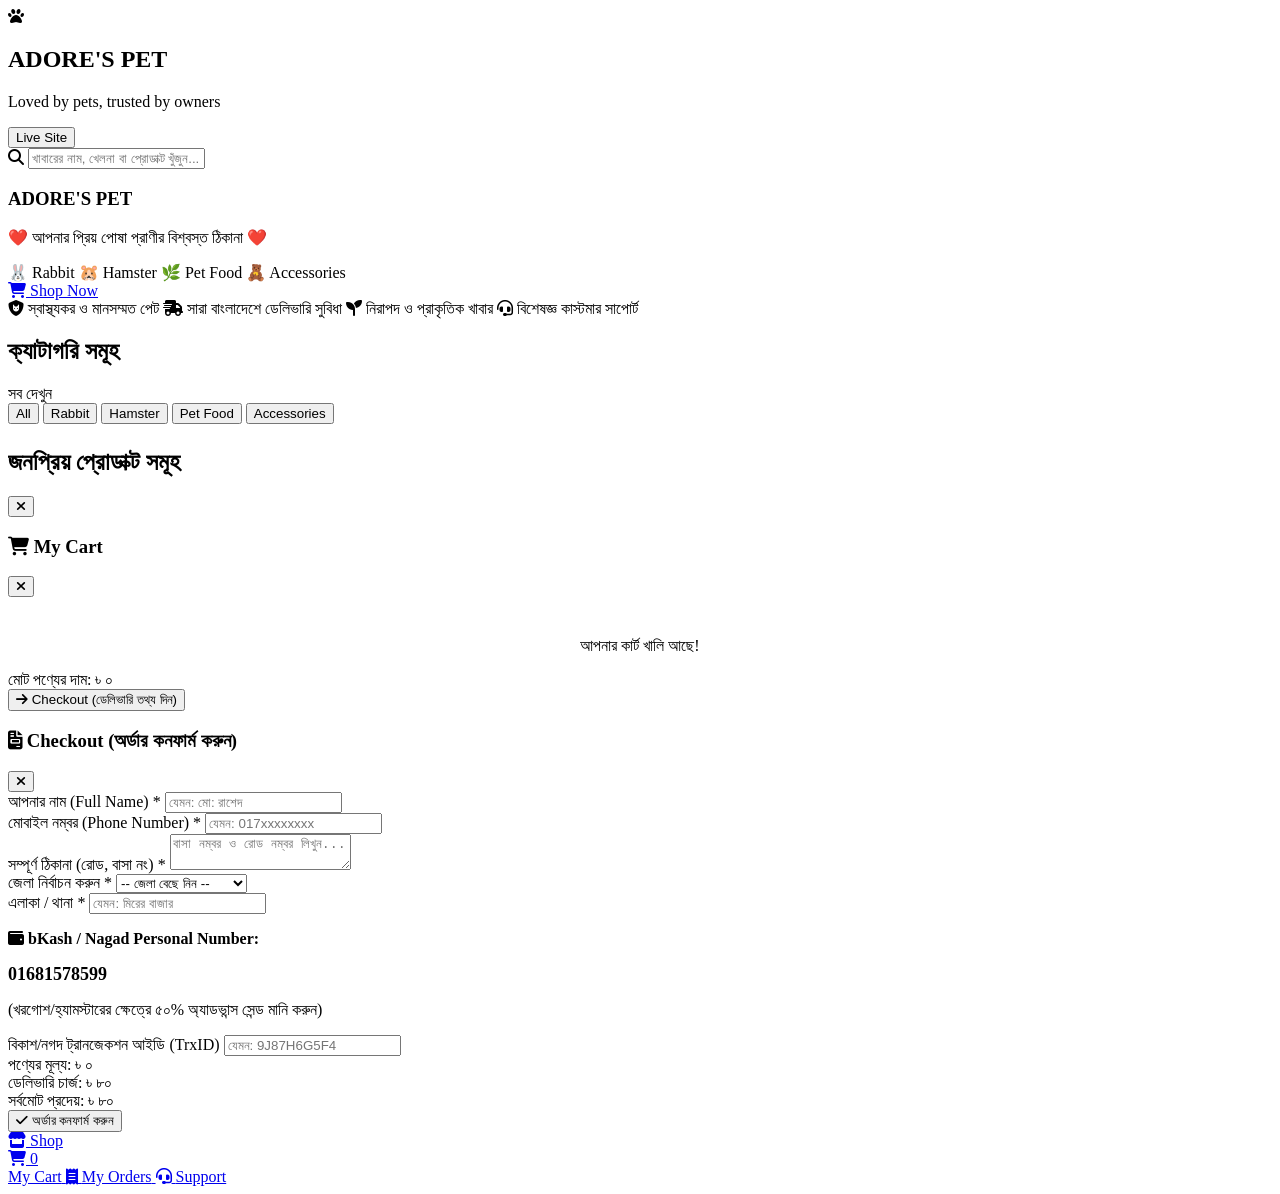
==== index.html @ 2e07f88d "Update index.html" ====
<!DOCTYPE html>
<html lang="bn">
<head>
    <meta charset="UTF-8">
    <meta name="viewport" content="width=device-width, initial-scale=1.0">
    <title>Adore's Pet | Premium Pet Shop</title>
    <!-- Google Fonts & FontAwesome Icons -->
    <link href="https://fonts.googleapis.com/css2?family=Hind+Siliguri:wght@400;500;600;700&family=Poppins:wght@400;500;600;700&display=swap" rel="stylesheet">
    <link rel="stylesheet" href="https://cdnjs.cloudflare.com/ajax/libs/font-awesome/6.4.0/css/all.min.css">
    <!-- External CSS -->
    <link rel="stylesheet" href="assets/css/style.css">
</head>
<body>

    <!-- Header -->
    <header>
        <div class="nav-container">
            <div class="brand-info">
                <div class="brand-logo"><i class="fa-solid fa-paw"></i></div>
                <div>
                    <h2>ADORE'S PET</h2>
                    <p>Loved by pets, trusted by owners</p>
                </div>
            </div>
            <button class="live-badge">Live Site</button>
        </div>
        <!-- Search Bar -->
        <div class="search-box-container">
            <div class="search-bar">
                <i class="fa-solid fa-magnifying-glass"></i>
                <input type="text" id="searchInput" placeholder="খাবারের নাম, খেলনা বা প্রোডাক্ট খুঁজুন..." onkeyup="filterProducts()">
            </div>
        </div>
    </header>

    <!-- Hero Banner -->
    <section class="hero">
        <div class="hero-banner-content">
            <div class="banner-text">
                <h3>ADORE'S PET</h3>
                <p>❤️ আপনার প্রিয় পোষা প্রাণীর বিশ্বস্ত ঠিকানা ❤️</p>
                <div class="banner-tags">
                    <span>🐰 Rabbit</span> <span>🐹 Hamster</span> <span>🌿 Pet Food</span> <span>🧸 Accessories</span>
                </div>
                <a href="#shop" class="hero-btn"><i class="fa-solid fa-cart-shopping"></i> Shop Now</a>
            </div>
            <div class="banner-features">
                <span><i class="fa-solid fa-shield-cat"></i> স্বাস্থ্যকর ও মানসম্মত পেট</span>
                <span><i class="fa-solid fa-truck-fast"></i> সারা বাংলাদেশে ডেলিভারি সুবিধা</span>
                <span><i class="fa-solid fa-seedling"></i> নিরাপদ ও প্রাকৃতিক খাবার</span>
                <span><i class="fa-solid fa-headset"></i> বিশেষজ্ঞ কাস্টমার সাপোর্ট</span>
            </div>
        </div>
    </section>

    <!-- Main Container -->
    <div class="container" id="shop">
        <div class="section-header-flex">
            <h2 class="section-title">ক্যাটাগরি সমূহ</h2>
            <span class="see-all" onclick="filterCategory('all')">সব দেখুন</span>
        </div>

        <!-- Category Filters -->
        <div class="categories">
            <button class="cat-btn active" onclick="filterCategory('all')">All</button>
            <button class="cat-btn" onclick="filterCategory('rabbit')">Rabbit</button>
            <button class="cat-btn" onclick="filterCategory('hamster')">Hamster</button>
            <button class="cat-btn" onclick="filterCategory('pet-food')">Pet Food</button>
            <button class="cat-btn" onclick="filterCategory('accessories')">Accessories</button>
        </div>

        <h2 class="section-title" style="margin-top: 25px;">জনপ্রিয় প্রোডাক্ট সমূহ</h2>

        <!-- Product Grid -->
        <div class="product-grid" id="productGrid">
            <!-- Dynamic Products will load here via JS -->
        </div>
    </div>

    <!-- Product Detail Modal -->
    <div class="modal-overlay" id="productModalOverlay" onclick="closeProductModal()"></div>
    <div class="product-modal" id="productModal">
        <button class="modal-close-btn" onclick="closeProductModal()"><i class="fa-solid fa-xmark"></i></button>
        <div id="modalBodyContent">
            <!-- Dynamic content loaded via JS -->
        </div>
    </div>

    <!-- Cart Drawer -->
    <div class="overlay" id="overlay" onclick="toggleCart()"></div>
    <div class="cart-drawer" id="cartDrawer">
        <div class="cart-header">
            <h3><i class="fa-solid fa-cart-shopping"></i> My Cart</h3>
            <button class="close-cart" onclick="toggleCart()"><i class="fa-solid fa-xmark"></i></button>
        </div>
        <div class="cart-items" id="cartItems">
            <p style="text-align: center; color: var(--gray); margin-top: 40px;">আপনার কার্ট খালি আছে!</p>
        </div>
        <div class="cart-footer">
            <div class="total-amount">
                <span>মোট পণ্যের দাম:</span>
                <span id="cartTotal">৳ ০</span>
            </div>
            <button class="checkout-btn" onclick="openCheckoutModal()">
                <i class="fa-solid fa-arrow-right"></i> Checkout (ডেলিভারি তথ্য দিন)
            </button>
        </div>
    </div>

    <!-- Checkout Modal / Page -->
    <div class="checkout-modal-overlay" id="checkoutOverlay" onclick="closeCheckoutModal()"></div>
    <div class="checkout-drawer" id="checkoutDrawer">
        <div class="checkout-header">
            <h3><i class="fa-solid fa-file-invoice"></i> Checkout (অর্ডার কনফার্ম করুন)</h3>
            <button class="close-cart" onclick="closeCheckoutModal()"><i class="fa-solid fa-xmark"></i></button>
        </div>
        <div class="checkout-body">
            <form id="orderForm" onsubmit="submitOrder(event)">
                <div class="form-group">
                    <label>আপনার নাম (Full Name) *</label>
                    <input type="text" id="custName" placeholder="যেমন: মো: রাশেদ" required>
                </div>
                <div class="form-group">
                    <label>মোবাইল নম্বর (Phone Number) *</label>
                    <input type="tel" id="custPhone" placeholder="যেমন: 017xxxxxxxx" required>
                </div>
                <div class="form-group">
                    <label>সম্পূর্ণ ঠিকানা (রোড, বাসা নং) *</label>
                    <textarea id="custAddress" rows="2" placeholder="বাসা নম্বর ও রোড নম্বর লিখুন..." required></textarea>
                </div>
                <div class="form-row">
                    <div class="form-group">
                        <label>জেলা নির্বাচন করুন *</label>
                        <select id="custDistrict" required>
                            <option value="">-- জেলা বেছে নিন --</option>
                            <option value="Dhaka">ঢাকা (Dhaka)</option>
                            <option value="Gazipur">গাজীপুর (Gazipur)</option>
                            <option value="Tongi">টঙ্গী (Tongi)</option>
                            <option value="Chittagong">চট্টগ্রাম (Chittagong)</option>
                            <option value="Sylhet">সিলেট (Sylhet)</option>
                            <option value="Other">অন্যান্য জেলা</option>
                        </select>
                    </div>
                    <div class="form-group">
                        <label>এলাকা / থানা *</label>
                        <input type="text" id="custArea" placeholder="যেমন: মিরের বাজার" required>
                    </div>
                </div>

                <!-- Bkash / Nagad Box -->
                <div class="bkash-box">
                    <p><i class="fa-solid fa-wallet"></i> <strong>bKash / Nagad Personal Number:</strong></p>
                    <h4 style="color: var(--primary); font-size: 18px; margin: 5px 0;">01681578599</h4>
                    <p class="bkash-note">(খরগোশ/হ্যামস্টারের ক্ষেত্রে ৫০% অ্যাডভান্স সেন্ড মানি করুন)</p>
                </div>

                <div class="form-group">
                    <label>বিকাশ/নগদ ট্রানজেকশন আইডি (TrxID)</label>
                    <input type="text" id="custTrxId" placeholder="যেমন: 9J87H6G5F4">
                </div>

                <div class="order-summary-box">
                    <div class="summary-row"><span>পণ্যের মূল্য:</span> <span id="summarySubtotal">৳ ০</span></div>
                    <div class="summary-row"><span>ডেলিভারি চার্জ:</span> <span>৳ ৮০</span></div>
                    <div class="summary-row total"><span>সর্বমোট প্রদেয়:</span> <span id="summaryTotal">৳ ৮০</span></div>
                </div>

                <button type="submit" class="confirm-order-btn">
                    <i class="fa-solid fa-check"></i> অর্ডার কনফার্ম করুন
                </button>
            </form>
        </div>
    </div>

    <!-- Bottom Navigation Bar (Mobile App Style) -->
    <nav class="bottom-nav">
        <a href="index.html" class="nav-item active">
            <i class="fa-solid fa-store"></i>
            <span>Shop</span>
        </a>
        <a href="javascript:void(0)" class="nav-item" onclick="toggleCart()">
            <div class="cart-icon-wrapper">
                <i class="fa-solid fa-cart-shopping"></i>
                <span class="badge" id="bottomCartCount">0</span>
            </div>
            <span>My Cart</span>
        </a>
        <a href="javascript:void(0)" class="nav-item" onclick="alert('আপনার কোনো চলমান অর্ডার নেই!')">
            <i class="fa-solid fa-receipt"></i>
            <span>My Orders</span>
        </a>
        <a href="https://wa.me/8801681578599" target="_blank" class="nav-item">
            <i class="fa-solid fa-headset"></i>
            <span>Support</span>
        </a>
    </nav>

    <!-- External JavaScript -->
    <script src="assets/js/main.js"></script>
</body>
</html>
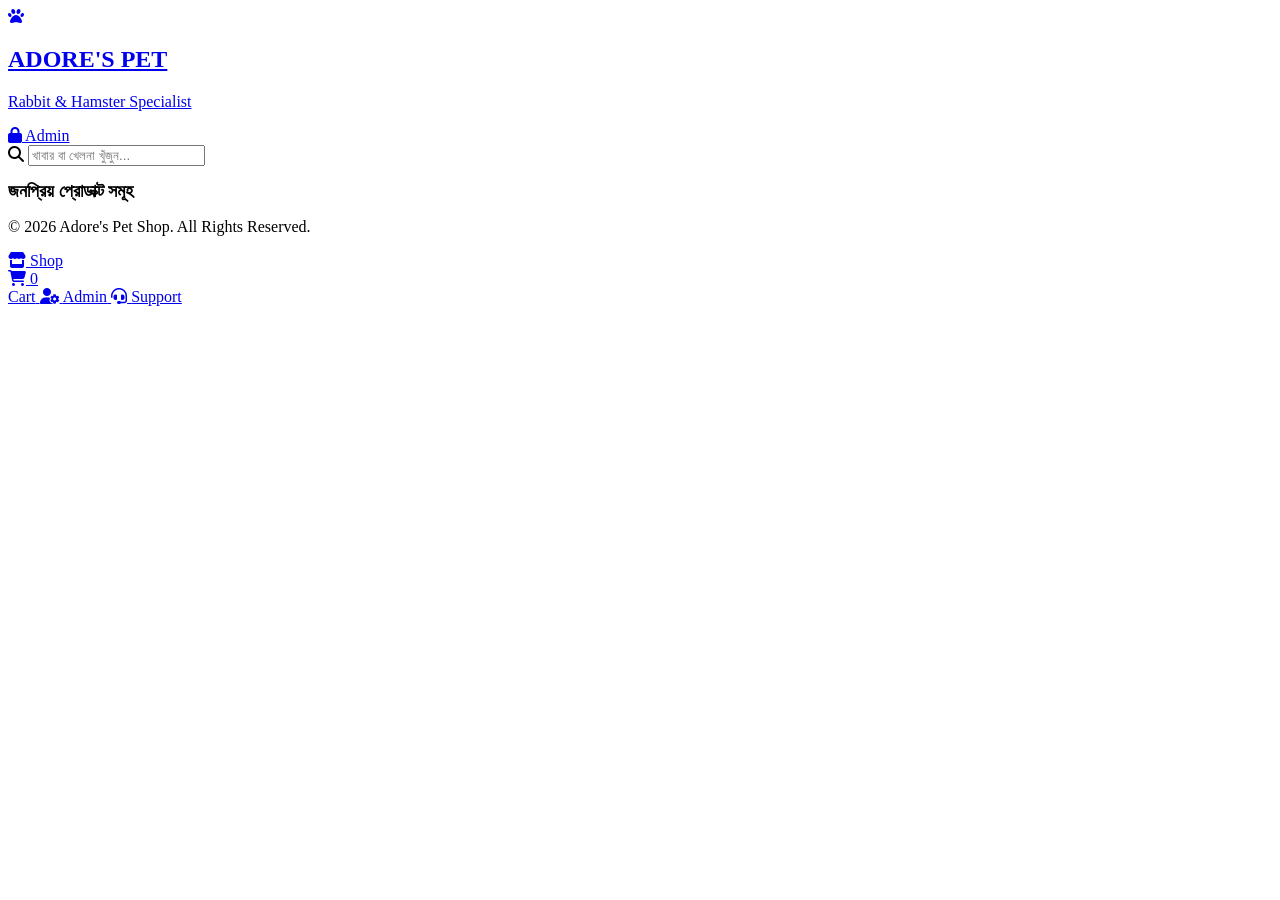
==== commit 07811474: "Update index.html" ====
--- a/index.html
+++ b/index.html
@@ -3,191 +3,64 @@
 <head>
     <meta charset="UTF-8">
     <meta name="viewport" content="width=device-width, initial-scale=1.0">
-    <title>Adore's Pet | Premium Pet Shop</title>
-    <!-- Google Fonts & FontAwesome Icons -->
-    <link href="https://fonts.googleapis.com/css2?family=Hind+Siliguri:wght@400;500;600;700&family=Poppins:wght@400;500;600;700&display=swap" rel="stylesheet">
+    <title>Adore's Pet | Home</title>
+    <link href="https://fonts.googleapis.com/css2?family=Hind+Siliguri:wght@400;500;600;700&display=swap" rel="stylesheet">
     <link rel="stylesheet" href="https://cdnjs.cloudflare.com/ajax/libs/font-awesome/6.4.0/css/all.min.css">
-    <!-- External CSS -->
     <link rel="stylesheet" href="assets/css/style.css">
 </head>
 <body>
 
-    <!-- Header -->
+    <!-- Header Component -->
     <header>
         <div class="nav-container">
-            <div class="brand-info">
+            <a href="index.html" class="brand-info">
                 <div class="brand-logo"><i class="fa-solid fa-paw"></i></div>
                 <div>
                     <h2>ADORE'S PET</h2>
-                    <p>Loved by pets, trusted by owners</p>
+                    <p>Rabbit & Hamster Specialist</p>
                 </div>
+            </a>
+            <div class="nav-links-top">
+                <a href="admin.html"><i class="fa-solid fa-lock"></i> Admin</a>
             </div>
-            <button class="live-badge">Live Site</button>
         </div>
-        <!-- Search Bar -->
         <div class="search-box-container">
             <div class="search-bar">
                 <i class="fa-solid fa-magnifying-glass"></i>
-                <input type="text" id="searchInput" placeholder="খাবারের নাম, খেলনা বা প্রোডাক্ট খুঁজুন..." onkeyup="filterProducts()">
+                <input type="text" id="searchInput" placeholder="খাবার বা খেলনা খুঁজুন..." onkeyup="filterProducts()">
             </div>
         </div>
     </header>
 
-    <!-- Hero Banner -->
-    <section class="hero">
-        <div class="hero-banner-content">
-            <div class="banner-text">
-                <h3>ADORE'S PET</h3>
-                <p>❤️ আপনার প্রিয় পোষা প্রাণীর বিশ্বস্ত ঠিকানা ❤️</p>
-                <div class="banner-tags">
-                    <span>🐰 Rabbit</span> <span>🐹 Hamster</span> <span>🌿 Pet Food</span> <span>🧸 Accessories</span>
-                </div>
-                <a href="#shop" class="hero-btn"><i class="fa-solid fa-cart-shopping"></i> Shop Now</a>
-            </div>
-            <div class="banner-features">
-                <span><i class="fa-solid fa-shield-cat"></i> স্বাস্থ্যকর ও মানসম্মত পেট</span>
-                <span><i class="fa-solid fa-truck-fast"></i> সারা বাংলাদেশে ডেলিভারি সুবিধা</span>
-                <span><i class="fa-solid fa-seedling"></i> নিরাপদ ও প্রাকৃতিক খাবার</span>
-                <span><i class="fa-solid fa-headset"></i> বিশেষজ্ঞ কাস্টমার সাপোর্ট</span>
-            </div>
-        </div>
-    </section>
-
-    <!-- Main Container -->
-    <div class="container" id="shop">
-        <div class="section-header-flex">
-            <h2 class="section-title">ক্যাটাগরি সমূহ</h2>
-            <span class="see-all" onclick="filterCategory('all')">সব দেখুন</span>
-        </div>
-
-        <!-- Category Filters -->
-        <div class="categories">
-            <button class="cat-btn active" onclick="filterCategory('all')">All</button>
-            <button class="cat-btn" onclick="filterCategory('rabbit')">Rabbit</button>
-            <button class="cat-btn" onclick="filterCategory('hamster')">Hamster</button>
-            <button class="cat-btn" onclick="filterCategory('pet-food')">Pet Food</button>
-            <button class="cat-btn" onclick="filterCategory('accessories')">Accessories</button>
-        </div>
-
-        <h2 class="section-title" style="margin-top: 25px;">জনপ্রিয় প্রোডাক্ট সমূহ</h2>
-
-        <!-- Product Grid -->
+    <!-- Main Container & Cards -->
+    <div class="container">
+        <h2 style="font-size: 18px; margin-bottom: 15px;">জনপ্রিয় প্রোডাক্ট সমূহ</h2>
         <div class="product-grid" id="productGrid">
-            <!-- Dynamic Products will load here via JS -->
+            <!-- Dynamic Cards will load here -->
         </div>
     </div>
 
-    <!-- Product Detail Modal -->
-    <div class="modal-overlay" id="productModalOverlay" onclick="closeProductModal()"></div>
-    <div class="product-modal" id="productModal">
-        <button class="modal-close-btn" onclick="closeProductModal()"><i class="fa-solid fa-xmark"></i></button>
-        <div id="modalBodyContent">
-            <!-- Dynamic content loaded via JS -->
-        </div>
-    </div>
+    <!-- Footer Component -->
+    <footer>
+        <p>&copy; 2026 Adore's Pet Shop. All Rights Reserved.</p>
+    </footer>
 
-    <!-- Cart Drawer -->
-    <div class="overlay" id="overlay" onclick="toggleCart()"></div>
-    <div class="cart-drawer" id="cartDrawer">
-        <div class="cart-header">
-            <h3><i class="fa-solid fa-cart-shopping"></i> My Cart</h3>
-            <button class="close-cart" onclick="toggleCart()"><i class="fa-solid fa-xmark"></i></button>
-        </div>
-        <div class="cart-items" id="cartItems">
-            <p style="text-align: center; color: var(--gray); margin-top: 40px;">আপনার কার্ট খালি আছে!</p>
-        </div>
-        <div class="cart-footer">
-            <div class="total-amount">
-                <span>মোট পণ্যের দাম:</span>
-                <span id="cartTotal">৳ ০</span>
-            </div>
-            <button class="checkout-btn" onclick="openCheckoutModal()">
-                <i class="fa-solid fa-arrow-right"></i> Checkout (ডেলিভারি তথ্য দিন)
-            </button>
-        </div>
-    </div>
-
-    <!-- Checkout Modal / Page -->
-    <div class="checkout-modal-overlay" id="checkoutOverlay" onclick="closeCheckoutModal()"></div>
-    <div class="checkout-drawer" id="checkoutDrawer">
-        <div class="checkout-header">
-            <h3><i class="fa-solid fa-file-invoice"></i> Checkout (অর্ডার কনফার্ম করুন)</h3>
-            <button class="close-cart" onclick="closeCheckoutModal()"><i class="fa-solid fa-xmark"></i></button>
-        </div>
-        <div class="checkout-body">
-            <form id="orderForm" onsubmit="submitOrder(event)">
-                <div class="form-group">
-                    <label>আপনার নাম (Full Name) *</label>
-                    <input type="text" id="custName" placeholder="যেমন: মো: রাশেদ" required>
-                </div>
-                <div class="form-group">
-                    <label>মোবাইল নম্বর (Phone Number) *</label>
-                    <input type="tel" id="custPhone" placeholder="যেমন: 017xxxxxxxx" required>
-                </div>
-                <div class="form-group">
-                    <label>সম্পূর্ণ ঠিকানা (রোড, বাসা নং) *</label>
-                    <textarea id="custAddress" rows="2" placeholder="বাসা নম্বর ও রোড নম্বর লিখুন..." required></textarea>
-                </div>
-                <div class="form-row">
-                    <div class="form-group">
-                        <label>জেলা নির্বাচন করুন *</label>
-                        <select id="custDistrict" required>
-                            <option value="">-- জেলা বেছে নিন --</option>
-                            <option value="Dhaka">ঢাকা (Dhaka)</option>
-                            <option value="Gazipur">গাজীপুর (Gazipur)</option>
-                            <option value="Tongi">টঙ্গী (Tongi)</option>
-                            <option value="Chittagong">চট্টগ্রাম (Chittagong)</option>
-                            <option value="Sylhet">সিলেট (Sylhet)</option>
-                            <option value="Other">অন্যান্য জেলা</option>
-                        </select>
-                    </div>
-                    <div class="form-group">
-                        <label>এলাকা / থানা *</label>
-                        <input type="text" id="custArea" placeholder="যেমন: মিরের বাজার" required>
-                    </div>
-                </div>
-
-                <!-- Bkash / Nagad Box -->
-                <div class="bkash-box">
-                    <p><i class="fa-solid fa-wallet"></i> <strong>bKash / Nagad Personal Number:</strong></p>
-                    <h4 style="color: var(--primary); font-size: 18px; margin: 5px 0;">01681578599</h4>
-                    <p class="bkash-note">(খরগোশ/হ্যামস্টারের ক্ষেত্রে ৫০% অ্যাডভান্স সেন্ড মানি করুন)</p>
-                </div>
-
-                <div class="form-group">
-                    <label>বিকাশ/নগদ ট্রানজেকশন আইডি (TrxID)</label>
-                    <input type="text" id="custTrxId" placeholder="যেমন: 9J87H6G5F4">
-                </div>
-
-                <div class="order-summary-box">
-                    <div class="summary-row"><span>পণ্যের মূল্য:</span> <span id="summarySubtotal">৳ ০</span></div>
-                    <div class="summary-row"><span>ডেলিভারি চার্জ:</span> <span>৳ ৮০</span></div>
-                    <div class="summary-row total"><span>সর্বমোট প্রদেয়:</span> <span id="summaryTotal">৳ ৮০</span></div>
-                </div>
-
-                <button type="submit" class="confirm-order-btn">
-                    <i class="fa-solid fa-check"></i> অর্ডার কনফার্ম করুন
-                </button>
-            </form>
-        </div>
-    </div>
-
-    <!-- Bottom Navigation Bar (Mobile App Style) -->
+    <!-- Bottom Navigation Bar -->
     <nav class="bottom-nav">
         <a href="index.html" class="nav-item active">
             <i class="fa-solid fa-store"></i>
             <span>Shop</span>
         </a>
-        <a href="javascript:void(0)" class="nav-item" onclick="toggleCart()">
+        <a href="checkout.html" class="nav-item">
             <div class="cart-icon-wrapper">
                 <i class="fa-solid fa-cart-shopping"></i>
                 <span class="badge" id="bottomCartCount">0</span>
             </div>
-            <span>My Cart</span>
+            <span>Cart</span>
         </a>
-        <a href="javascript:void(0)" class="nav-item" onclick="alert('আপনার কোনো চলমান অর্ডার নেই!')">
-            <i class="fa-solid fa-receipt"></i>
-            <span>My Orders</span>
+        <a href="admin.html" class="nav-item">
+            <i class="fa-solid fa-user-gear"></i>
+            <span>Admin</span>
         </a>
         <a href="https://wa.me/8801681578599" target="_blank" class="nav-item">
             <i class="fa-solid fa-headset"></i>
@@ -195,7 +68,6 @@
         </a>
     </nav>
 
-    <!-- External JavaScript -->
     <script src="assets/js/main.js"></script>
 </body>
 </html>
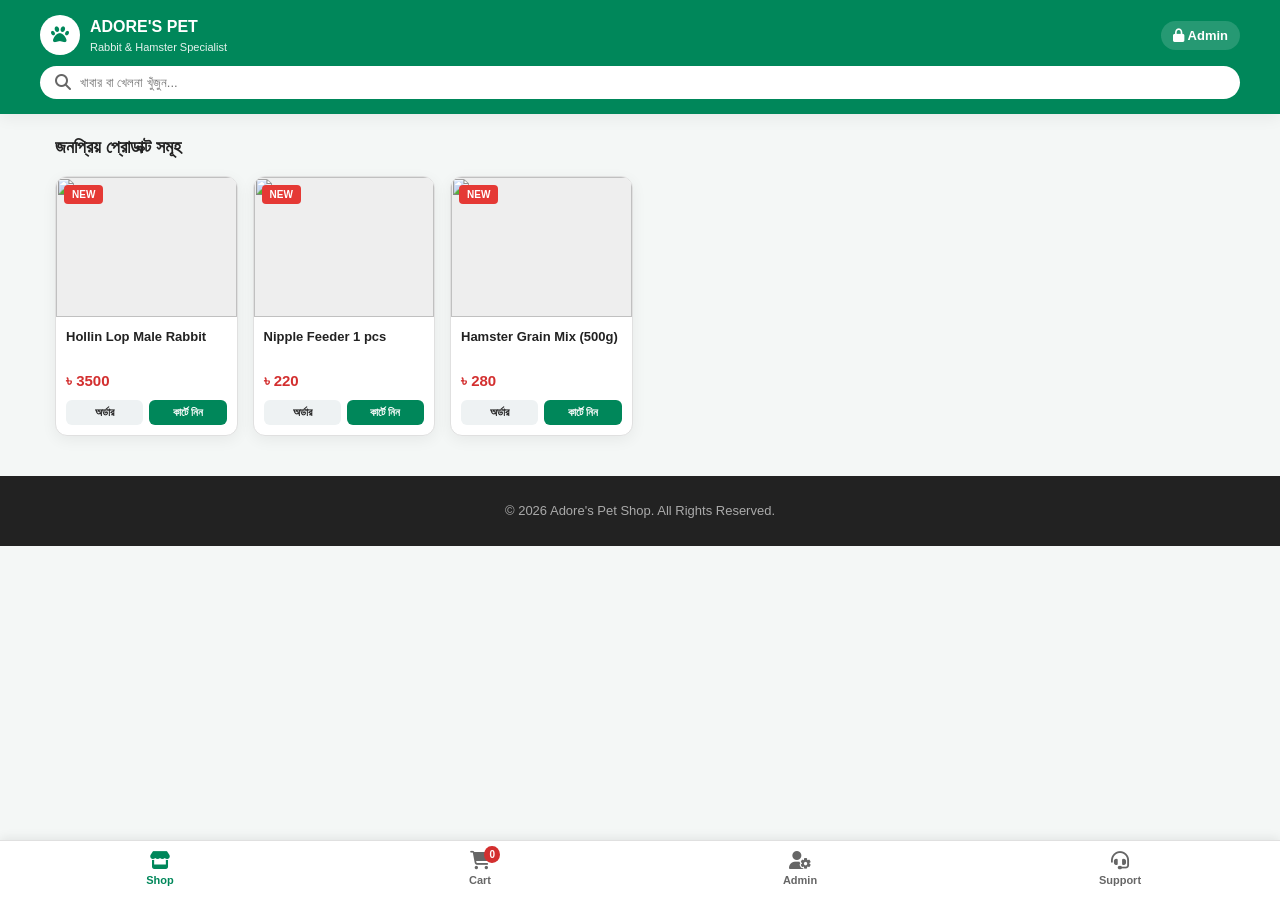
==== commit 140c7866: "Update index.html" ====
--- a/index.html
+++ b/index.html
@@ -6,11 +6,10 @@
     <title>Adore's Pet | Home</title>
     <link href="https://fonts.googleapis.com/css2?family=Hind+Siliguri:wght@400;500;600;700&display=swap" rel="stylesheet">
     <link rel="stylesheet" href="https://cdnjs.cloudflare.com/ajax/libs/font-awesome/6.4.0/css/all.min.css">
-    <link rel="stylesheet" href="assets/css/style.css">
+    <link rel="stylesheet" href="style.css">
 </head>
 <body>
 
-    <!-- Header Component -->
     <header>
         <div class="nav-container">
             <a href="index.html" class="brand-info">
@@ -32,20 +31,15 @@
         </div>
     </header>
 
-    <!-- Main Container & Cards -->
     <div class="container">
         <h2 style="font-size: 18px; margin-bottom: 15px;">জনপ্রিয় প্রোডাক্ট সমূহ</h2>
-        <div class="product-grid" id="productGrid">
-            <!-- Dynamic Cards will load here -->
-        </div>
+        <div class="product-grid" id="productGrid"></div>
     </div>
 
-    <!-- Footer Component -->
     <footer>
         <p>&copy; 2026 Adore's Pet Shop. All Rights Reserved.</p>
     </footer>
 
-    <!-- Bottom Navigation Bar -->
     <nav class="bottom-nav">
         <a href="index.html" class="nav-item active">
             <i class="fa-solid fa-store"></i>
@@ -68,6 +62,6 @@
         </a>
     </nav>
 
-    <script src="assets/js/main.js"></script>
+    <script src="main.js"></script>
 </body>
 </html>
--- a/style.css
+++ b/style.css
@@ -0,0 +1,312 @@
+:root {
+    --primary: #00875a;
+    --primary-dark: #006644;
+    --accent: #ff6f00;
+    --dark: #222222;
+    --light: #f4f7f6;
+    --gray: #666666;
+    --border: #e0e0e0;
+    --shadow: 0 4px 15px rgba(0,0,0,0.06);
+    --radius: 12px;
+}
+
+* {
+    margin: 0;
+    padding: 0;
+    box-sizing: border-box;
+    font-family: 'Hind Siliguri', 'Poppins', sans-serif;
+}
+
+body {
+    background-color: var(--light);
+    color: var(--dark);
+    line-height: 1.5;
+    padding-bottom: 70px;
+}
+
+/* Header Component */
+header {
+    background: var(--primary);
+    color: #fff;
+    padding: 15px;
+    box-shadow: var(--shadow);
+    position: sticky;
+    top: 0;
+    z-index: 1000;
+}
+
+.nav-container {
+    max-width: 1200px;
+    margin: 0 auto;
+    display: flex;
+    justify-content: space-between;
+    align-items: center;
+}
+
+.brand-info {
+    display: flex;
+    align-items: center;
+    gap: 10px;
+    text-decoration: none;
+    color: #fff;
+}
+
+.brand-logo {
+    background: #fff;
+    color: var(--primary);
+    width: 40px;
+    height: 40px;
+    display: flex;
+    align-items: center;
+    justify-content: center;
+    border-radius: 50%;
+    font-size: 18px;
+}
+
+.brand-info h2 {
+    font-size: 16px;
+    font-weight: 700;
+}
+
+.brand-info p {
+    font-size: 11px;
+    opacity: 0.9;
+}
+
+.nav-links-top {
+    display: flex;
+    gap: 15px;
+}
+
+.nav-links-top a {
+    color: #fff;
+    text-decoration: none;
+    font-size: 13px;
+    font-weight: 600;
+    background: rgba(255,255,255,0.15);
+    padding: 5px 12px;
+    border-radius: 20px;
+}
+
+/* Search Bar */
+.search-box-container {
+    max-width: 1200px;
+    margin: 10px auto 0 auto;
+}
+
+.search-bar {
+    position: relative;
+    width: 100%;
+}
+
+.search-bar input {
+    width: 100%;
+    padding: 9px 15px 9px 40px;
+    border: none;
+    border-radius: 25px;
+    outline: none;
+    font-size: 13px;
+    background: #fff;
+}
+
+.search-bar i {
+    position: absolute;
+    left: 15px;
+    top: 50%;
+    transform: translateY(-50%);
+    color: var(--gray);
+}
+
+/* Container */
+.container {
+    max-width: 1200px;
+    margin: 20px auto;
+    padding: 0 15px;
+}
+
+/* Product Card Component */
+.product-grid {
+    display: grid;
+    grid-template-columns: repeat(auto-fill, minmax(165px, 1fr));
+    gap: 15px;
+}
+
+.product-card {
+    background: #fff;
+    border-radius: var(--radius);
+    overflow: hidden;
+    box-shadow: var(--shadow);
+    display: flex;
+    flex-direction: column;
+    position: relative;
+    border: 1px solid var(--border);
+}
+
+.product-badge-offer {
+    position: absolute;
+    top: 8px;
+    left: 8px;
+    background: #e53935;
+    color: #fff;
+    font-size: 10px;
+    font-weight: 700;
+    padding: 2px 8px;
+    border-radius: 4px;
+    z-index: 2;
+}
+
+.product-img-wrapper {
+    height: 140px;
+    width: 100%;
+    background: #eee;
+}
+
+.product-img {
+    height: 100%;
+    width: 100%;
+    object-fit: cover;
+}
+
+.product-info {
+    padding: 10px;
+    display: flex;
+    flex-direction: column;
+    flex: 1;
+}
+
+.product-title {
+    font-size: 13px;
+    font-weight: 600;
+    margin-bottom: 5px;
+    color: var(--dark);
+    height: 38px;
+    overflow: hidden;
+}
+
+.product-price {
+    font-size: 15px;
+    font-weight: 700;
+    color: #d32f2f;
+    margin-bottom: 8px;
+}
+
+.card-action-row {
+    display: grid;
+    grid-template-columns: 1fr 1fr;
+    gap: 6px;
+    margin-top: auto;
+}
+
+.btn-details, .btn-add-quick {
+    padding: 6px;
+    border-radius: 6px;
+    font-size: 11px;
+    font-weight: 600;
+    cursor: pointer;
+    border: none;
+    text-align: center;
+}
+
+.btn-details { background: #eef2f3; color: var(--dark); }
+.btn-add-quick { background: var(--primary); color: #fff; }
+
+/* Footer Component */
+footer {
+    background: var(--dark);
+    color: #fff;
+    text-align: center;
+    padding: 25px 15px;
+    margin-top: 40px;
+    font-size: 13px;
+}
+
+footer p {
+    color: #aaa;
+}
+
+/* Bottom Navigation Bar (Mobile App Style) */
+.bottom-nav {
+    position: fixed;
+    bottom: 0;
+    left: 0;
+    width: 100%;
+    background: #fff;
+    display: flex;
+    justify-content: space-around;
+    align-items: center;
+    height: 60px;
+    box-shadow: 0 -2px 10px rgba(0,0,0,0.08);
+    z-index: 1500;
+    border-top: 1px solid var(--border);
+}
+
+.nav-item {
+    display: flex;
+    flex-direction: column;
+    align-items: center;
+    justify-content: center;
+    text-decoration: none;
+    color: var(--gray);
+    font-size: 11px;
+    font-weight: 600;
+    flex: 1;
+    height: 100%;
+}
+
+.nav-item i {
+    font-size: 18px;
+    margin-bottom: 2px;
+}
+
+.nav-item.active, .nav-item:hover {
+    color: var(--primary);
+}
+
+.cart-icon-wrapper {
+    position: relative;
+}
+
+.badge {
+    position: absolute;
+    top: -6px;
+    right: -10px;
+    background: #d32f2f;
+    color: #fff;
+    font-size: 10px;
+    padding: 1px 5px;
+    border-radius: 50%;
+    font-weight: 700;
+}
+
+/* Forms & Tables for Checkout & Admin */
+.form-group {
+    margin-bottom: 12px;
+}
+
+.form-group label {
+    display: block;
+    font-size: 12px;
+    font-weight: 600;
+    margin-bottom: 4px;
+}
+
+.form-group input, .form-group textarea, .form-group select {
+    width: 100%;
+    padding: 9px 12px;
+    border: 1px solid var(--border);
+    border-radius: 8px;
+    font-size: 13px;
+    background: #fff;
+}
+
+.btn-primary-custom {
+    width: 100%;
+    background: var(--primary);
+    color: #fff;
+    border: none;
+    padding: 12px;
+    border-radius: 8px;
+    font-size: 14px;
+    font-weight: 700;
+    cursor: pointer;
+}
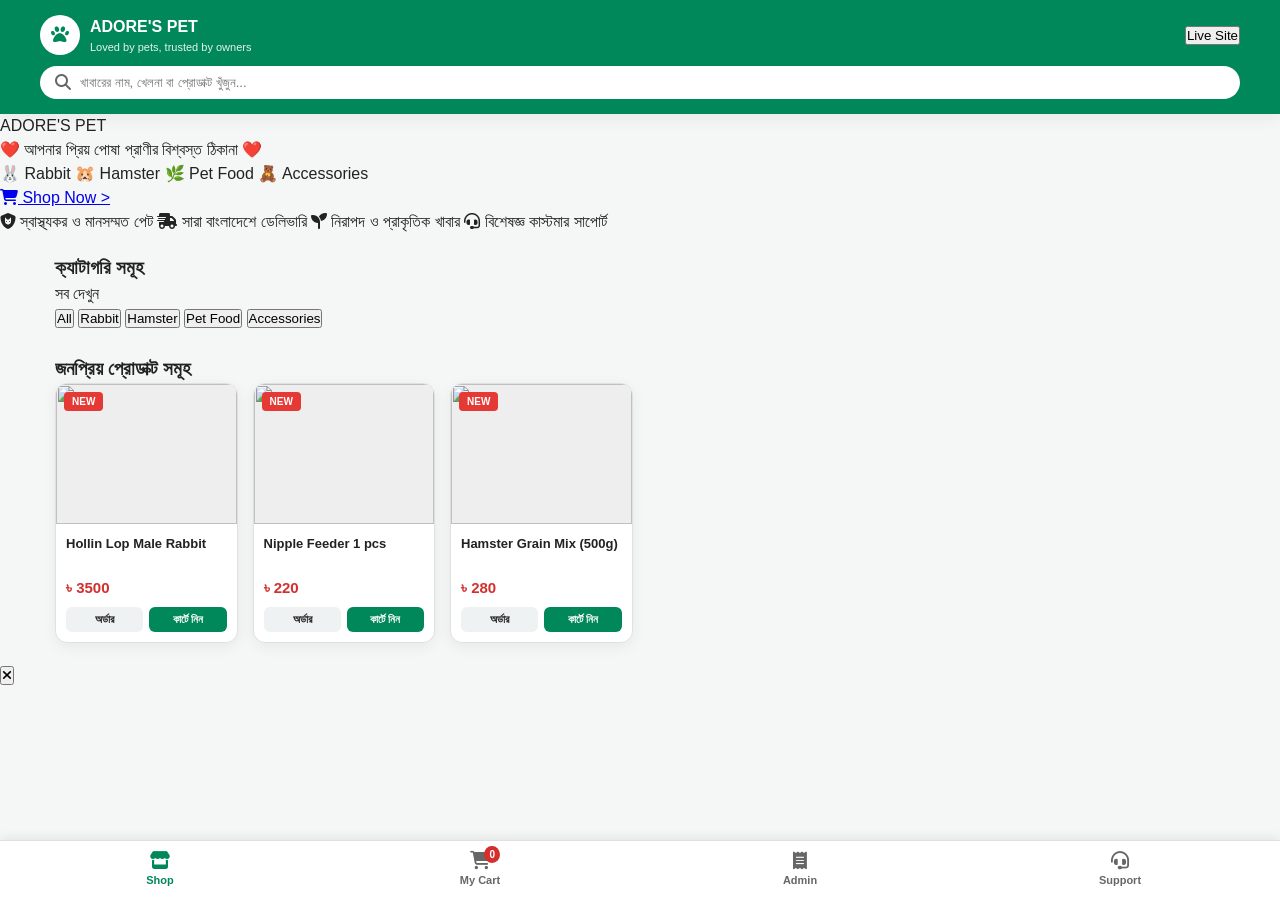
==== commit bb7229a8: "Update index.html" ====
--- a/index.html
+++ b/index.html
@@ -3,43 +3,86 @@
 <head>
     <meta charset="UTF-8">
     <meta name="viewport" content="width=device-width, initial-scale=1.0">
-    <title>Adore's Pet | Home</title>
+    <title>ADORE'S PET | Premium Pet Shop</title>
     <link href="https://fonts.googleapis.com/css2?family=Hind+Siliguri:wght@400;500;600;700&display=swap" rel="stylesheet">
     <link rel="stylesheet" href="https://cdnjs.cloudflare.com/ajax/libs/font-awesome/6.4.0/css/all.min.css">
     <link rel="stylesheet" href="style.css">
 </head>
 <body>
 
+    <!-- Top Header -->
     <header>
         <div class="nav-container">
-            <a href="index.html" class="brand-info">
+            <div class="brand-info">
                 <div class="brand-logo"><i class="fa-solid fa-paw"></i></div>
                 <div>
                     <h2>ADORE'S PET</h2>
-                    <p>Rabbit & Hamster Specialist</p>
+                    <p>Loved by pets, trusted by owners</p>
                 </div>
-            </a>
-            <div class="nav-links-top">
-                <a href="admin.html"><i class="fa-solid fa-lock"></i> Admin</a>
             </div>
+            <button class="live-badge">Live Site</button>
         </div>
         <div class="search-box-container">
             <div class="search-bar">
                 <i class="fa-solid fa-magnifying-glass"></i>
-                <input type="text" id="searchInput" placeholder="খাবার বা খেলনা খুঁজুন..." onkeyup="filterProducts()">
+                <input type="text" id="searchInput" placeholder="খাবারের নাম, খেলনা বা প্রোডাক্ট খুঁজুন..." onkeyup="filterProducts()">
             </div>
         </div>
     </header>
 
-    <div class="container">
-        <h2 style="font-size: 18px; margin-bottom: 15px;">জনপ্রিয় প্রোডাক্ট সমূহ</h2>
+    <!-- Banner Section -->
+    <section class="hero-banner">
+        <div class="banner-card">
+            <div class="banner-title">ADORE'S PET</div>
+            <div class="banner-subtitle">❤️ আপনার প্রিয় পোষা প্রাণীর বিশ্বস্ত ঠিকানা ❤️</div>
+            <div class="banner-tags">
+                <span>🐰 Rabbit</span>
+                <span>🐹 Hamster</span>
+                <span>🌿 Pet Food</span>
+                <span>🧸 Accessories</span>
+            </div>
+            <a href="#shop" class="shop-now-btn"><i class="fa-solid fa-cart-shopping"></i> Shop Now &gt;</a>
+            <div class="banner-features">
+                <span><i class="fa-solid fa-shield-cat"></i> স্বাস্থ্যকর ও মানসম্মত পেট</span>
+                <span><i class="fa-solid fa-truck-fast"></i> সারা বাংলাদেশে ডেলিভারি</span>
+                <span><i class="fa-solid fa-seedling"></i> নিরাপদ ও প্রাকৃতিক খাবার</span>
+                <span><i class="fa-solid fa-headset"></i> বিশেষজ্ঞ কাস্টমার সাপোর্ট</span>
+            </div>
+        </div>
+    </section>
+
+    <!-- Content Container -->
+    <div class="container" id="shop">
+        <div class="section-header">
+            <h3 class="section-title">ক্যাটাগরি সমূহ</h3>
+            <span class="see-all" onclick="filterCategory('all')">সব দেখুন</span>
+        </div>
+
+        <!-- Categories -->
+        <div class="categories">
+            <button class="cat-btn active" onclick="filterCategory('all')">All</button>
+            <button class="cat-btn" onclick="filterCategory('rabbit')">Rabbit</button>
+            <button class="cat-btn" onclick="filterCategory('hamster')">Hamster</button>
+            <button class="cat-btn" onclick="filterCategory('pet-food')">Pet Food</button>
+            <button class="cat-btn" onclick="filterCategory('accessories')">Accessories</button>
+        </div>
+
+        <div class="section-header" style="margin-top: 25px;">
+            <h3 class="section-title">জনপ্রিয় প্রোডাক্ট সমূহ</h3>
+        </div>
+
+        <!-- Product Grid -->
         <div class="product-grid" id="productGrid"></div>
     </div>
 
-    <footer>
-        <p>&copy; 2026 Adore's Pet Shop. All Rights Reserved.</p>
-    </footer>
+    <!-- Product Details Modal Popup -->
+    <div class="modal-overlay" id="productModalOverlay" onclick="closeProductModal()"></div>
+    <div class="product-modal" id="productModal">
+        <button class="modal-close-btn" onclick="closeProductModal()"><i class="fa-solid fa-xmark"></i></button>
+        <div id="modalBodyContent"></div>
+    </div>
 
+    <!-- Bottom Navigation Bar -->
     <nav class="bottom-nav">
         <a href="index.html" class="nav-item active">
             <i class="fa-solid fa-store"></i>
@@ -50,10 +93,10 @@
                 <i class="fa-solid fa-cart-shopping"></i>
                 <span class="badge" id="bottomCartCount">0</span>
             </div>
-            <span>Cart</span>
+            <span>My Cart</span>
         </a>
         <a href="admin.html" class="nav-item">
-            <i class="fa-solid fa-user-gear"></i>
+            <i class="fa-solid fa-receipt"></i>
             <span>Admin</span>
         </a>
         <a href="https://wa.me/8801681578599" target="_blank" class="nav-item">
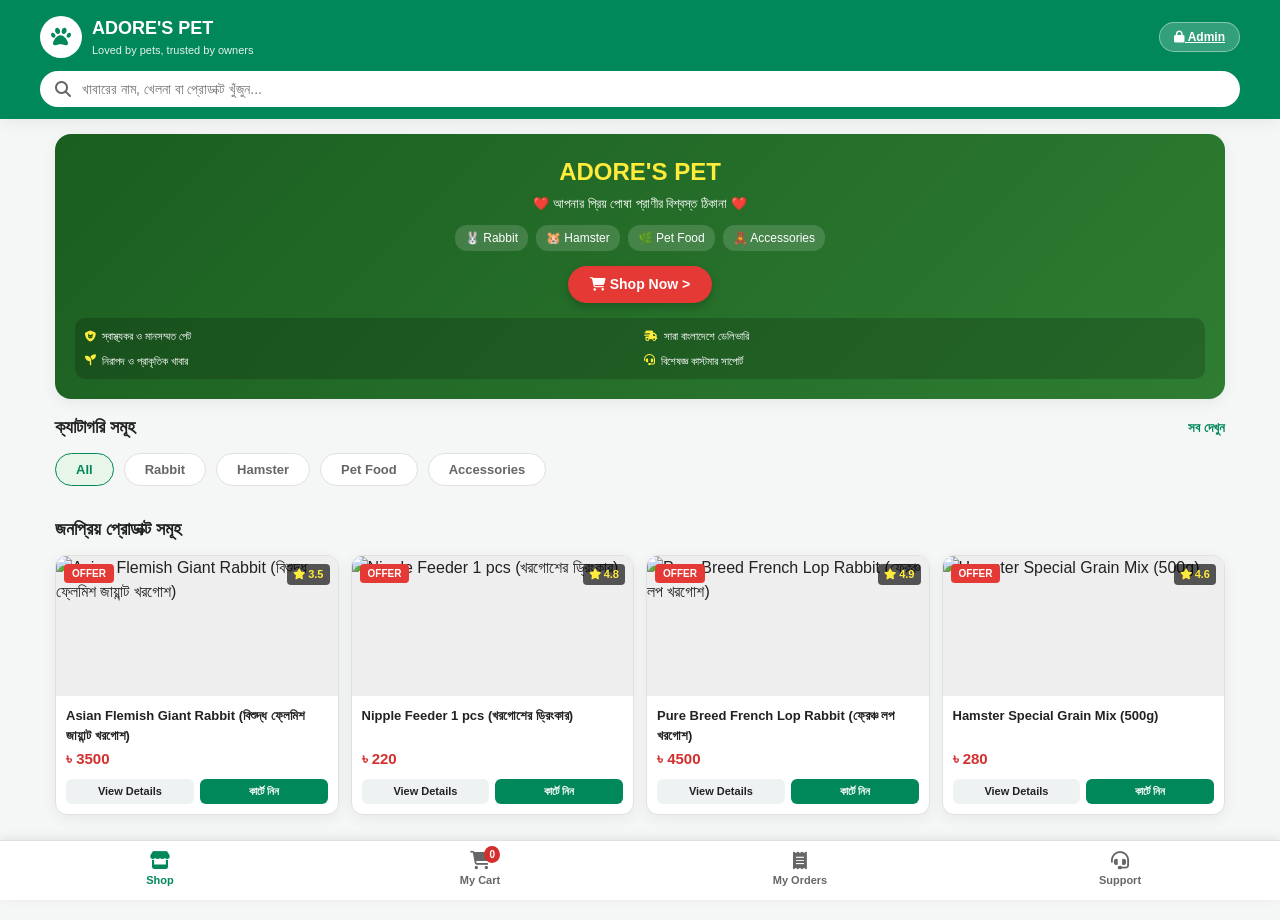
==== commit a6a92bab: "Update index.html" ====
--- a/index.html
+++ b/index.html
@@ -20,7 +20,7 @@
                     <p>Loved by pets, trusted by owners</p>
                 </div>
             </div>
-            <button class="live-badge">Live Site</button>
+            <a href="admin.html" class="live-badge"><i class="fa-solid fa-lock"></i> Admin</a>
         </div>
         <div class="search-box-container">
             <div class="search-bar">
@@ -51,14 +51,13 @@
         </div>
     </section>
 
-    <!-- Content Container -->
+    <!-- Main Container -->
     <div class="container" id="shop">
         <div class="section-header">
             <h3 class="section-title">ক্যাটাগরি সমূহ</h3>
             <span class="see-all" onclick="filterCategory('all')">সব দেখুন</span>
         </div>
 
-        <!-- Categories -->
         <div class="categories">
             <button class="cat-btn active" onclick="filterCategory('all')">All</button>
             <button class="cat-btn" onclick="filterCategory('rabbit')">Rabbit</button>
@@ -71,18 +70,51 @@
             <h3 class="section-title">জনপ্রিয় প্রোডাক্ট সমূহ</h3>
         </div>
 
-        <!-- Product Grid -->
         <div class="product-grid" id="productGrid"></div>
     </div>
 
-    <!-- Product Details Modal Popup -->
+    <!-- Product Details Modal -->
     <div class="modal-overlay" id="productModalOverlay" onclick="closeProductModal()"></div>
     <div class="product-modal" id="productModal">
         <button class="modal-close-btn" onclick="closeProductModal()"><i class="fa-solid fa-xmark"></i></button>
         <div id="modalBodyContent"></div>
     </div>
 
-    <!-- Bottom Navigation Bar -->
+    <!-- Support Modal (সাপোর্ট পপআপ - ফোন নাম্বার ও ফেসবুক আইডি সহ) -->
+    <div class="modal-overlay" id="supportModalOverlay" onclick="closeSupportModal()"></div>
+    <div class="product-modal" id="supportModal">
+        <button class="modal-close-btn" onclick="closeSupportModal()"><i class="fa-solid fa-xmark"></i></button>
+        <div style="text-align: center; padding: 10px;">
+            <div style="background: var(--primary); color: #fff; width: 60px; height: 60px; border-radius: 50%; display: flex; align-items: center; justify-content: center; margin: 0 auto 15px auto; font-size: 24px;">
+                <i class="fa-solid fa-headset"></i>
+            </div>
+            <h3 style="margin-bottom: 10px; font-size: 20px;">Customer Support</h3>
+            <p style="color: var(--gray); font-size: 13px; margin-bottom: 20px;">যেকোনো প্রয়োজনে সরাসরি যোগাযোগ করুন:</p>
+            
+            <div style="background: #f9f9f9; padding: 15px; border-radius: 12px; margin-bottom: 15px; border: 1px solid var(--border); text-align: left;">
+                <p style="font-size: 13px; margin-bottom: 8px;"><i class="fa-solid fa-phone" style="color: var(--primary); width: 20px;"></i> <strong>সরাসরি কল করুন:</strong> <a href="tel:01681578599" style="color: #d32f2f; font-weight: 700; text-decoration: none;">01681578599</a></p>
+                <p style="font-size: 13px; margin-bottom: 8px;"><i class="fa-brands fa-whatsapp" style="color: #25d366; width: 20px;"></i> <strong>WhatsApp:</strong> <a href="https://wa.me/8801681578599" target="_blank" style="color: #25d366; font-weight: 700; text-decoration: none;">01681578599</a></p>
+                <p style="font-size: 13px;"><i class="fa-brands fa-facebook" style="color: #1877f2; width: 20px;"></i> <strong>Facebook ID / Page:</strong> <a href="https://facebook.com" target="_blank" style="color: #1877f2; font-weight: 700; text-decoration: none;">Adore's Pet BD</a></p>
+            </div>
+
+            <button onclick="closeSupportModal()" class="modal-close-action" style="width: 100%;">বন্ধ করুন</button>
+        </div>
+    </div>
+
+    <!-- My Orders Modal -->
+    <div class="modal-overlay" id="ordersModalOverlay" onclick="closeOrdersModal()"></div>
+    <div class="product-modal" id="ordersModal">
+        <button class="modal-close-btn" onclick="closeOrdersModal()"><i class="fa-solid fa-xmark"></i></button>
+        <div style="padding: 10px;">
+            <h3 style="margin-bottom: 15px; font-size: 18px;"><i class="fa-solid fa-receipt"></i> আমার অর্ডারসমূহ</h3>
+            <div id="ordersModalContent">
+                <p style="text-align: center; color: var(--gray); padding: 20px;">আপনার কোনো চলমান অর্ডার নেই!</p>
+            </div>
+            <button onclick="closeOrdersModal()" class="modal-close-action" style="width: 100%; margin-top: 15px;">বন্ধ করুন</button>
+        </div>
+    </div>
+
+    <!-- Bottom Navigation Bar (Exact Match with User Request) -->
     <nav class="bottom-nav">
         <a href="index.html" class="nav-item active">
             <i class="fa-solid fa-store"></i>
@@ -95,11 +127,11 @@
             </div>
             <span>My Cart</span>
         </a>
-        <a href="admin.html" class="nav-item">
+        <a href="javascript:void(0)" class="nav-item" onclick="openOrdersModal()">
             <i class="fa-solid fa-receipt"></i>
-            <span>Admin</span>
+            <span>My Orders</span>
         </a>
-        <a href="https://wa.me/8801681578599" target="_blank" class="nav-item">
+        <a href="javascript:void(0)" class="nav-item" onclick="openSupportModal()">
             <i class="fa-solid fa-headset"></i>
             <span>Support</span>
         </a>
--- a/style.css
+++ b/style.css
@@ -21,18 +21,15 @@
     background-color: var(--light);
     color: var(--dark);
     line-height: 1.5;
-    padding-bottom: 70px;
+    padding-bottom: 75px;
 }
 
 /* Header Component */
 header {
     background: var(--primary);
     color: #fff;
-    padding: 15px;
+    padding: 15px 15px 12px 15px;
     box-shadow: var(--shadow);
-    position: sticky;
-    top: 0;
-    z-index: 1000;
 }
 
 .nav-container {
@@ -47,24 +44,22 @@
     display: flex;
     align-items: center;
     gap: 10px;
-    text-decoration: none;
-    color: #fff;
 }
 
 .brand-logo {
     background: #fff;
     color: var(--primary);
-    width: 40px;
-    height: 40px;
+    width: 42px;
+    height: 42px;
     display: flex;
     align-items: center;
     justify-content: center;
     border-radius: 50%;
+    font-size: 20px;
+}
+
+.brand-info h2 {
     font-size: 18px;
-}
-
-.brand-info h2 {
-    font-size: 16px;
     font-weight: 700;
 }
 
@@ -73,25 +68,20 @@
     opacity: 0.9;
 }
 
-.nav-links-top {
-    display: flex;
-    gap: 15px;
-}
-
-.nav-links-top a {
-    color: #fff;
-    text-decoration: none;
-    font-size: 13px;
-    font-weight: 600;
-    background: rgba(255,255,255,0.15);
-    padding: 5px 12px;
+.live-badge {
+    background: rgba(255,255,255,0.2);
+    color: #fff;
+    border: 1px solid rgba(255,255,255,0.4);
+    padding: 5px 14px;
     border-radius: 20px;
+    font-size: 12px;
+    font-weight: 600;
 }
 
 /* Search Bar */
 .search-box-container {
     max-width: 1200px;
-    margin: 10px auto 0 auto;
+    margin: 12px auto 0 auto;
 }
 
 .search-bar {
@@ -101,11 +91,11 @@
 
 .search-bar input {
     width: 100%;
-    padding: 9px 15px 9px 40px;
+    padding: 10px 15px 10px 42px;
     border: none;
     border-radius: 25px;
     outline: none;
-    font-size: 13px;
+    font-size: 14px;
     background: #fff;
 }
 
@@ -117,18 +107,147 @@
     color: var(--gray);
 }
 
-/* Container */
+/* Hero Banner */
+.hero-banner {
+    max-width: 1200px;
+    margin: 15px auto;
+    padding: 0 15px;
+}
+
+.banner-card {
+    background: linear-gradient(135deg, #1b5e20 0%, #2e7d32 100%);
+    border-radius: 16px;
+    color: #fff;
+    padding: 20px;
+    text-align: center;
+    box-shadow: var(--shadow);
+}
+
+.banner-title {
+    font-size: 24px;
+    font-weight: 700;
+    color: #ffeb3b;
+    margin-bottom: 4px;
+}
+
+.banner-subtitle {
+    font-size: 13px;
+    margin-bottom: 12px;
+}
+
+.banner-tags {
+    display: flex;
+    justify-content: center;
+    gap: 8px;
+    flex-wrap: wrap;
+    margin-bottom: 15px;
+    font-size: 12px;
+}
+
+.banner-tags span {
+    background: rgba(255,255,255,0.15);
+    padding: 4px 10px;
+    border-radius: 12px;
+}
+
+.shop-now-btn {
+    background: #e53935;
+    color: #fff;
+    padding: 8px 22px;
+    border-radius: 20px;
+    text-decoration: none;
+    font-size: 14px;
+    font-weight: 700;
+    display: inline-block;
+    box-shadow: 0 4px 10px rgba(0,0,0,0.2);
+}
+
+.banner-features {
+    display: grid;
+    grid-template-columns: 1fr 1fr;
+    gap: 8px;
+    margin-top: 15px;
+    font-size: 11px;
+    background: rgba(0,0,0,0.18);
+    padding: 10px;
+    border-radius: 10px;
+    text-align: left;
+}
+
+.banner-features span {
+    display: flex;
+    align-items: center;
+    gap: 6px;
+}
+
+.banner-features i {
+    color: #ffeb3b;
+}
+
+/* Main Container */
 .container {
     max-width: 1200px;
-    margin: 20px auto;
-    padding: 0 15px;
-}
-
-/* Product Card Component */
+    margin: 0 auto;
+    padding: 0 15px 30px 15px;
+}
+
+.section-header {
+    display: flex;
+    justify-content: space-between;
+    align-items: center;
+    margin-bottom: 12px;
+}
+
+.section-title {
+    font-size: 18px;
+    font-weight: 700;
+}
+
+.see-all {
+    font-size: 13px;
+    color: var(--primary);
+    font-weight: 600;
+    cursor: pointer;
+}
+
+/* Categories */
+.categories {
+    display: flex;
+    gap: 10px;
+    overflow-x: auto;
+    padding-bottom: 5px;
+    scrollbar-width: none;
+}
+
+.categories::-webkit-scrollbar { display: none; }
+
+.cat-btn {
+    background: #fff;
+    border: 1px solid var(--border);
+    padding: 8px 20px;
+    border-radius: 20px;
+    cursor: pointer;
+    font-weight: 600;
+    font-size: 13px;
+    color: var(--gray);
+    white-space: nowrap;
+}
+
+.cat-btn.active, .cat-btn:hover {
+    background: #e8f5e9;
+    color: var(--primary);
+    border-color: var(--primary);
+}
+
+/* Product Cards */
 .product-grid {
     display: grid;
-    grid-template-columns: repeat(auto-fill, minmax(165px, 1fr));
-    gap: 15px;
+    grid-template-columns: repeat(2, 1fr);
+    gap: 12px;
+}
+
+@media (min-width: 768px) {
+    .product-grid { grid-template-columns: repeat(4, 1fr); }
 }
 
 .product-card {
@@ -142,7 +261,7 @@
     border: 1px solid var(--border);
 }
 
-.product-badge-offer {
+.badge-offer {
     position: absolute;
     top: 8px;
     left: 8px;
@@ -155,6 +274,19 @@
     z-index: 2;
 }
 
+.badge-rating {
+    position: absolute;
+    top: 8px;
+    right: 8px;
+    background: rgba(0,0,0,0.65);
+    color: #ffeb3b;
+    font-size: 11px;
+    font-weight: 700;
+    padding: 2px 6px;
+    border-radius: 4px;
+    z-index: 2;
+}
+
 .product-img-wrapper {
     height: 140px;
     width: 100%;
@@ -177,7 +309,7 @@
 .product-title {
     font-size: 13px;
     font-weight: 600;
-    margin-bottom: 5px;
+    margin-bottom: 4px;
     color: var(--dark);
     height: 38px;
     overflow: hidden;
@@ -197,38 +329,115 @@
     margin-top: auto;
 }
 
-.btn-details, .btn-add-quick {
+.btn-details {
+    background: #eef2f3;
+    color: var(--dark);
+    border: none;
     padding: 6px;
     border-radius: 6px;
     font-size: 11px;
     font-weight: 600;
     cursor: pointer;
+}
+
+.btn-add-quick {
+    background: var(--primary);
+    color: #fff;
     border: none;
+    padding: 6px;
+    border-radius: 6px;
+    font-size: 11px;
+    font-weight: 600;
+    cursor: pointer;
+}
+
+/* Modal Popup */
+.modal-overlay {
+    position: fixed;
+    top: 0; left: 0;
+    width: 100%; height: 100%;
+    background: rgba(0,0,0,0.6);
+    z-index: 2500;
+    display: none;
+}
+
+.product-modal {
+    position: fixed;
+    bottom: -100%; left: 0;
+    width: 100%;
+    background: #fff;
+    border-top-left-radius: 20px;
+    border-top-right-radius: 20px;
+    z-index: 2600;
+    transition: bottom 0.3s ease;
+    max-height: 85vh;
+    overflow-y: auto;
+    padding: 20px;
+}
+
+.product-modal.open { bottom: 0; }
+
+.modal-close-btn {
+    position: absolute;
+    top: 15px; right: 15px;
+    background: #eee;
+    border: none;
+    width: 30px; height: 30px;
+    border-radius: 50%;
+    font-size: 14px;
+    cursor: pointer;
+}
+
+.modal-product-img {
+    width: 100%;
+    height: 220px;
+    object-fit: cover;
+    border-radius: 12px;
+    margin-bottom: 12px;
+}
+
+.modal-title { font-size: 18px; font-weight: 700; margin-bottom: 6px; }
+
+.modal-price-box {
+    display: flex;
+    align-items: center;
+    gap: 10px;
+    margin-bottom: 10px;
+}
+
+.modal-current-price { font-size: 20px; font-weight: 700; color: #d32f2f; }
+.modal-old-price { font-size: 14px; color: var(--gray); text-decoration: line-through; }
+
+.modal-badges { display: flex; gap: 8px; margin-bottom: 12px; }
+
+.badge-stock { background: #e8f5e9; color: #2e7d32; padding: 3px 8px; border-radius: 6px; font-size: 12px; font-weight: 600; }
+.badge-age { background: #e3f2fd; color: #1565c0; padding: 3px 8px; border-radius: 6px; font-size: 12px; font-weight: 600; }
+
+.modal-desc { font-size: 13px; color: var(--gray); margin-bottom: 15px; }
+
+.youtube-btn {
+    display: block;
+    width: 100%;
+    background: #fdeded;
+    color: #d32f2f;
+    border: 1px solid #f5c6cb;
     text-align: center;
-}
-
-.btn-details { background: #eef2f3; color: var(--dark); }
-.btn-add-quick { background: var(--primary); color: #fff; }
-
-/* Footer Component */
-footer {
-    background: var(--dark);
-    color: #fff;
-    text-align: center;
-    padding: 25px 15px;
-    margin-top: 40px;
+    padding: 10px;
+    border-radius: 8px;
+    text-decoration: none;
     font-size: 13px;
-}
-
-footer p {
-    color: #aaa;
-}
-
-/* Bottom Navigation Bar (Mobile App Style) */
+    font-weight: 700;
+    margin-bottom: 15px;
+}
+
+.modal-action-buttons { display: grid; grid-template-columns: 1fr 1fr; gap: 10px; }
+.modal-add-cart { background: var(--primary); color: #fff; border: none; padding: 12px; border-radius: 8px; font-weight: 700; cursor: pointer; }
+.modal-close-action { background: #607d8b; color: #fff; border: none; padding: 12px; border-radius: 8px; font-weight: 700; cursor: pointer; }
+
+/* Bottom Navigation */
 .bottom-nav {
     position: fixed;
-    bottom: 0;
-    left: 0;
+    bottom: 0; left: 0;
     width: 100%;
     background: #fff;
     display: flex;
@@ -250,26 +459,15 @@
     font-size: 11px;
     font-weight: 600;
     flex: 1;
-    height: 100%;
-}
-
-.nav-item i {
-    font-size: 18px;
-    margin-bottom: 2px;
-}
-
-.nav-item.active, .nav-item:hover {
-    color: var(--primary);
-}
-
-.cart-icon-wrapper {
-    position: relative;
-}
-
+}
+
+.nav-item i { font-size: 18px; margin-bottom: 2px; }
+.nav-item.active, .nav-item:hover { color: var(--primary); }
+
+.cart-icon-wrapper { position: relative; }
 .badge {
     position: absolute;
-    top: -6px;
-    right: -10px;
+    top: -6px; right: -10px;
     background: #d32f2f;
     color: #fff;
     font-size: 10px;
@@ -277,36 +475,3 @@
     border-radius: 50%;
     font-weight: 700;
 }
-
-/* Forms & Tables for Checkout & Admin */
-.form-group {
-    margin-bottom: 12px;
-}
-
-.form-group label {
-    display: block;
-    font-size: 12px;
-    font-weight: 600;
-    margin-bottom: 4px;
-}
-
-.form-group input, .form-group textarea, .form-group select {
-    width: 100%;
-    padding: 9px 12px;
-    border: 1px solid var(--border);
-    border-radius: 8px;
-    font-size: 13px;
-    background: #fff;
-}
-
-.btn-primary-custom {
-    width: 100%;
-    background: var(--primary);
-    color: #fff;
-    border: none;
-    padding: 12px;
-    border-radius: 8px;
-    font-size: 14px;
-    font-weight: 700;
-    cursor: pointer;
-}
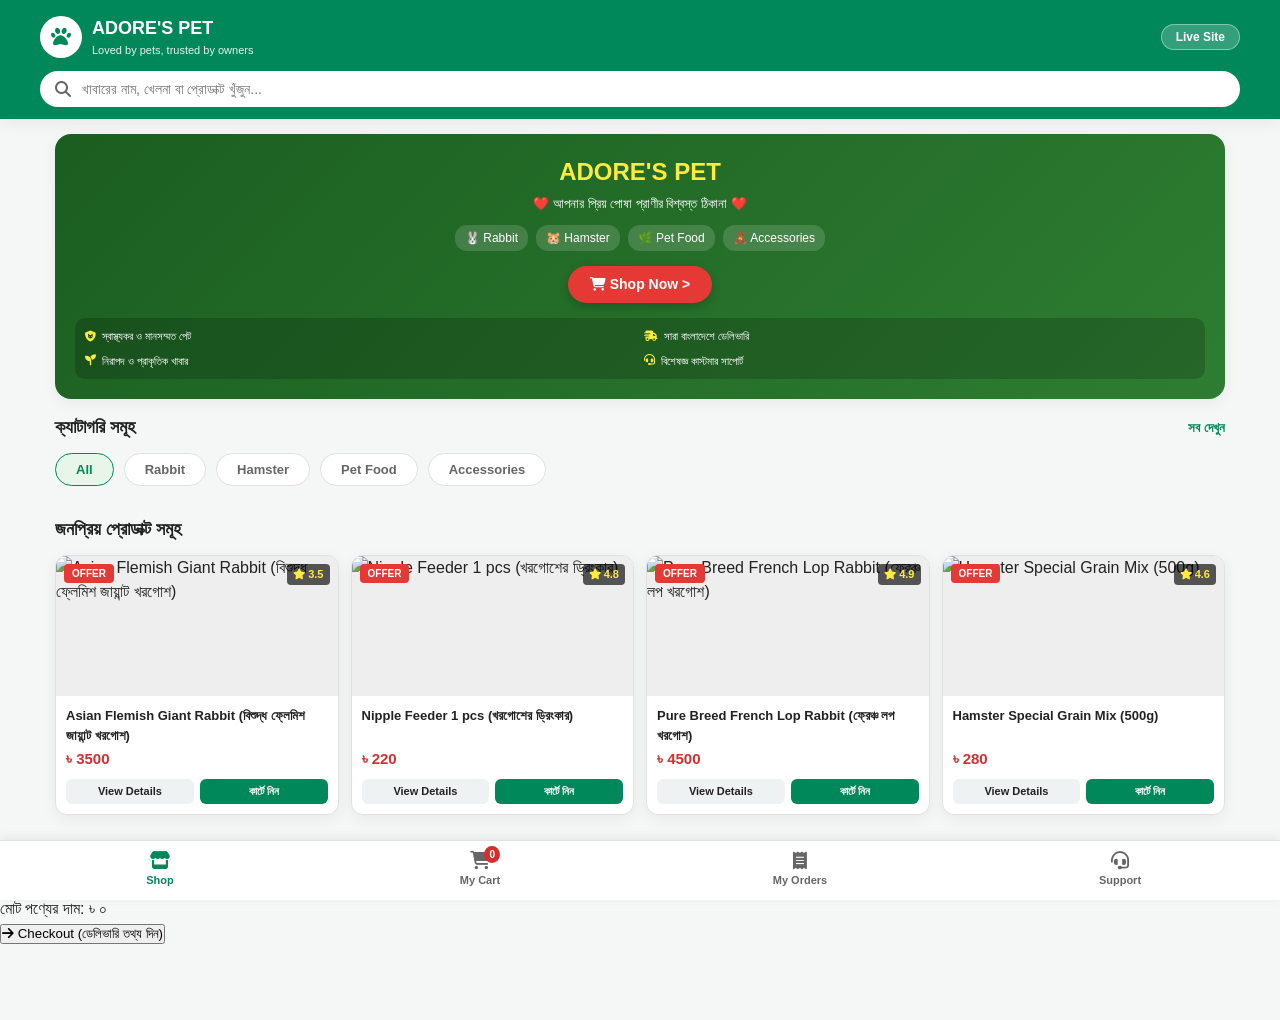
==== commit 30581b36: "Update index.html" ====
--- a/index.html
+++ b/index.html
@@ -10,7 +10,7 @@
 </head>
 <body>
 
-    <!-- Top Header -->
+    <!-- Header -->
     <header>
         <div class="nav-container">
             <div class="brand-info">
@@ -20,7 +20,7 @@
                     <p>Loved by pets, trusted by owners</p>
                 </div>
             </div>
-            <a href="admin.html" class="live-badge"><i class="fa-solid fa-lock"></i> Admin</a>
+            <button class="live-badge" onclick="handleLiveSiteClick()">Live Site</button>
         </div>
         <div class="search-box-container">
             <div class="search-bar">
@@ -30,16 +30,16 @@
         </div>
     </header>
 
+    <!-- Announcement Text Bar (যদি এডমিন থেকে দেওয়া হয়) -->
+    <div id="announcementNoticeBar" style="display:none; background: #fff3cd; color: #856404; text-align: center; padding: 8px 15px; font-size: 13px; font-weight: 600; border-bottom: 1px solid #ffeeba;"></div>
+
     <!-- Banner Section -->
     <section class="hero-banner">
         <div class="banner-card">
             <div class="banner-title">ADORE'S PET</div>
             <div class="banner-subtitle">❤️ আপনার প্রিয় পোষা প্রাণীর বিশ্বস্ত ঠিকানা ❤️</div>
             <div class="banner-tags">
-                <span>🐰 Rabbit</span>
-                <span>🐹 Hamster</span>
-                <span>🌿 Pet Food</span>
-                <span>🧸 Accessories</span>
+                <span>🐰 Rabbit</span> <span>🐹 Hamster</span> <span>🌿 Pet Food</span> <span>🧸 Accessories</span>
             </div>
             <a href="#shop" class="shop-now-btn"><i class="fa-solid fa-cart-shopping"></i> Shop Now &gt;</a>
             <div class="banner-features">
@@ -51,6 +51,11 @@
         </div>
     </section>
 
+    <!-- Vacation Mode Warning Bar (যদি চালু থাকে) -->
+    <div id="vacationNoticeBar" style="display:none; max-width:1200px; margin:10px auto; padding:15px; background:#fff3e0; border-left:5px solid #ff9800; border-radius:8px; color:#e65100; font-weight:600; text-align:center;">
+        ⚠️ শপ বর্তমানে সাময়িক বিরতি / ভ্যাকেশন মোডে আছে। নতুন অর্ডার গ্রহণ সাময়িকভাবে বন্ধ আছে!
+    </div>
+
     <!-- Main Container -->
     <div class="container" id="shop">
         <div class="section-header">
@@ -60,10 +65,10 @@
 
         <div class="categories">
             <button class="cat-btn active" onclick="filterCategory('all')">All</button>
-            <button class="cat-btn" onclick="filterCategory('rabbit')">Rabbit</button>
-            <button class="cat-btn" onclick="filterCategory('hamster')">Hamster</button>
-            <button class="cat-btn" onclick="filterCategory('pet-food')">Pet Food</button>
-            <button class="cat-btn" onclick="filterCategory('accessories')">Accessories</button>
+            <button class="cat-btn" onclick="filterCategory('Rabbit')">Rabbit</button>
+            <button class="cat-btn" onclick="filterCategory('Hamster')">Hamster</button>
+            <button class="cat-btn" onclick="filterCategory('Pet Food')">Pet Food</button>
+            <button class="cat-btn" onclick="filterCategory('Accessories')">Accessories</button>
         </div>
 
         <div class="section-header" style="margin-top: 25px;">
@@ -73,65 +78,59 @@
         <div class="product-grid" id="productGrid"></div>
     </div>
 
-    <!-- Product Details Modal -->
+    <!-- Daraz Style Welcome Popup Modal -->
+    <div class="modal-overlay" id="welcomePopupOverlay" onclick="closeWelcomePopup()"></div>
+    <div class="product-modal" id="welcomePopupModal" style="max-width: 400px; margin: 0 auto; text-align: center; border-radius: 20px;">
+        <button class="modal-close-btn" onclick="closeWelcomePopup()"><i class="fa-solid fa-xmark"></i></button>
+        <a id="welcomePopupLink" href="#" target="_blank">
+            <img id="welcomePopupImg" style="width: 100%; border-radius: 12px; margin-top: 10px;">
+        </a>
+    </div>
+
+    <!-- Product Details Modal Popup -->
     <div class="modal-overlay" id="productModalOverlay" onclick="closeProductModal()"></div>
     <div class="product-modal" id="productModal">
         <button class="modal-close-btn" onclick="closeProductModal()"><i class="fa-solid fa-xmark"></i></button>
         <div id="modalBodyContent"></div>
     </div>
 
-    <!-- Support Modal (সাপোর্ট পপআপ - ফোন নাম্বার ও ফেসবুক আইডি সহ) -->
-    <div class="modal-overlay" id="supportModalOverlay" onclick="closeSupportModal()"></div>
-    <div class="product-modal" id="supportModal">
-        <button class="modal-close-btn" onclick="closeSupportModal()"><i class="fa-solid fa-xmark"></i></button>
-        <div style="text-align: center; padding: 10px;">
-            <div style="background: var(--primary); color: #fff; width: 60px; height: 60px; border-radius: 50%; display: flex; align-items: center; justify-content: center; margin: 0 auto 15px auto; font-size: 24px;">
-                <i class="fa-solid fa-headset"></i>
+    <!-- Cart Drawer Popup -->
+    <div class="overlay" id="cartOverlay" onclick="toggleCart()"></div>
+    <div class="cart-drawer" id="cartDrawer">
+        <div class="cart-header">
+            <h3><i class="fa-solid fa-cart-shopping"></i> My Cart</h3>
+            <button class="close-cart" onclick="toggleCart()"><i class="fa-solid fa-xmark"></i></button>
+        </div>
+        <div class="cart-items" id="cartItemsContainer"></div>
+        <div class="cart-footer">
+            <div class="total-amount">
+                <span>মোট পণ্যের দাম:</span>
+                <span id="cartTotalPrice">৳ ০</span>
             </div>
-            <h3 style="margin-bottom: 10px; font-size: 20px;">Customer Support</h3>
-            <p style="color: var(--gray); font-size: 13px; margin-bottom: 20px;">যেকোনো প্রয়োজনে সরাসরি যোগাযোগ করুন:</p>
-            
-            <div style="background: #f9f9f9; padding: 15px; border-radius: 12px; margin-bottom: 15px; border: 1px solid var(--border); text-align: left;">
-                <p style="font-size: 13px; margin-bottom: 8px;"><i class="fa-solid fa-phone" style="color: var(--primary); width: 20px;"></i> <strong>সরাসরি কল করুন:</strong> <a href="tel:01681578599" style="color: #d32f2f; font-weight: 700; text-decoration: none;">01681578599</a></p>
-                <p style="font-size: 13px; margin-bottom: 8px;"><i class="fa-brands fa-whatsapp" style="color: #25d366; width: 20px;"></i> <strong>WhatsApp:</strong> <a href="https://wa.me/8801681578599" target="_blank" style="color: #25d366; font-weight: 700; text-decoration: none;">01681578599</a></p>
-                <p style="font-size: 13px;"><i class="fa-brands fa-facebook" style="color: #1877f2; width: 20px;"></i> <strong>Facebook ID / Page:</strong> <a href="https://facebook.com" target="_blank" style="color: #1877f2; font-weight: 700; text-decoration: none;">Adore's Pet BD</a></p>
-            </div>
-
-            <button onclick="closeSupportModal()" class="modal-close-action" style="width: 100%;">বন্ধ করুন</button>
+            <button class="checkout-btn" onclick="goToCheckout()">
+                <i class="fa-solid fa-arrow-right"></i> Checkout (ডেলিভারি তথ্য দিন)
+            </button>
         </div>
     </div>
 
-    <!-- My Orders Modal -->
-    <div class="modal-overlay" id="ordersModalOverlay" onclick="closeOrdersModal()"></div>
-    <div class="product-modal" id="ordersModal">
-        <button class="modal-close-btn" onclick="closeOrdersModal()"><i class="fa-solid fa-xmark"></i></button>
-        <div style="padding: 10px;">
-            <h3 style="margin-bottom: 15px; font-size: 18px;"><i class="fa-solid fa-receipt"></i> আমার অর্ডারসমূহ</h3>
-            <div id="ordersModalContent">
-                <p style="text-align: center; color: var(--gray); padding: 20px;">আপনার কোনো চলমান অর্ডার নেই!</p>
-            </div>
-            <button onclick="closeOrdersModal()" class="modal-close-action" style="width: 100%; margin-top: 15px;">বন্ধ করুন</button>
-        </div>
-    </div>
-
-    <!-- Bottom Navigation Bar (Exact Match with User Request) -->
+    <!-- Bottom Navigation Bar -->
     <nav class="bottom-nav">
         <a href="index.html" class="nav-item active">
             <i class="fa-solid fa-store"></i>
             <span>Shop</span>
         </a>
-        <a href="checkout.html" class="nav-item">
+        <a href="javascript:void(0)" class="nav-item" onclick="toggleCart()">
             <div class="cart-icon-wrapper">
                 <i class="fa-solid fa-cart-shopping"></i>
                 <span class="badge" id="bottomCartCount">0</span>
             </div>
             <span>My Cart</span>
         </a>
-        <a href="javascript:void(0)" class="nav-item" onclick="openOrdersModal()">
+        <a href="javascript:void(0)" class="nav-item" onclick="alert('আপনার কোনো সক্রিয় অর্ডার নেই!')">
             <i class="fa-solid fa-receipt"></i>
             <span>My Orders</span>
         </a>
-        <a href="javascript:void(0)" class="nav-item" onclick="openSupportModal()">
+        <a href="https://wa.me/8801681578599" target="_blank" class="nav-item">
             <i class="fa-solid fa-headset"></i>
             <span>Support</span>
         </a>
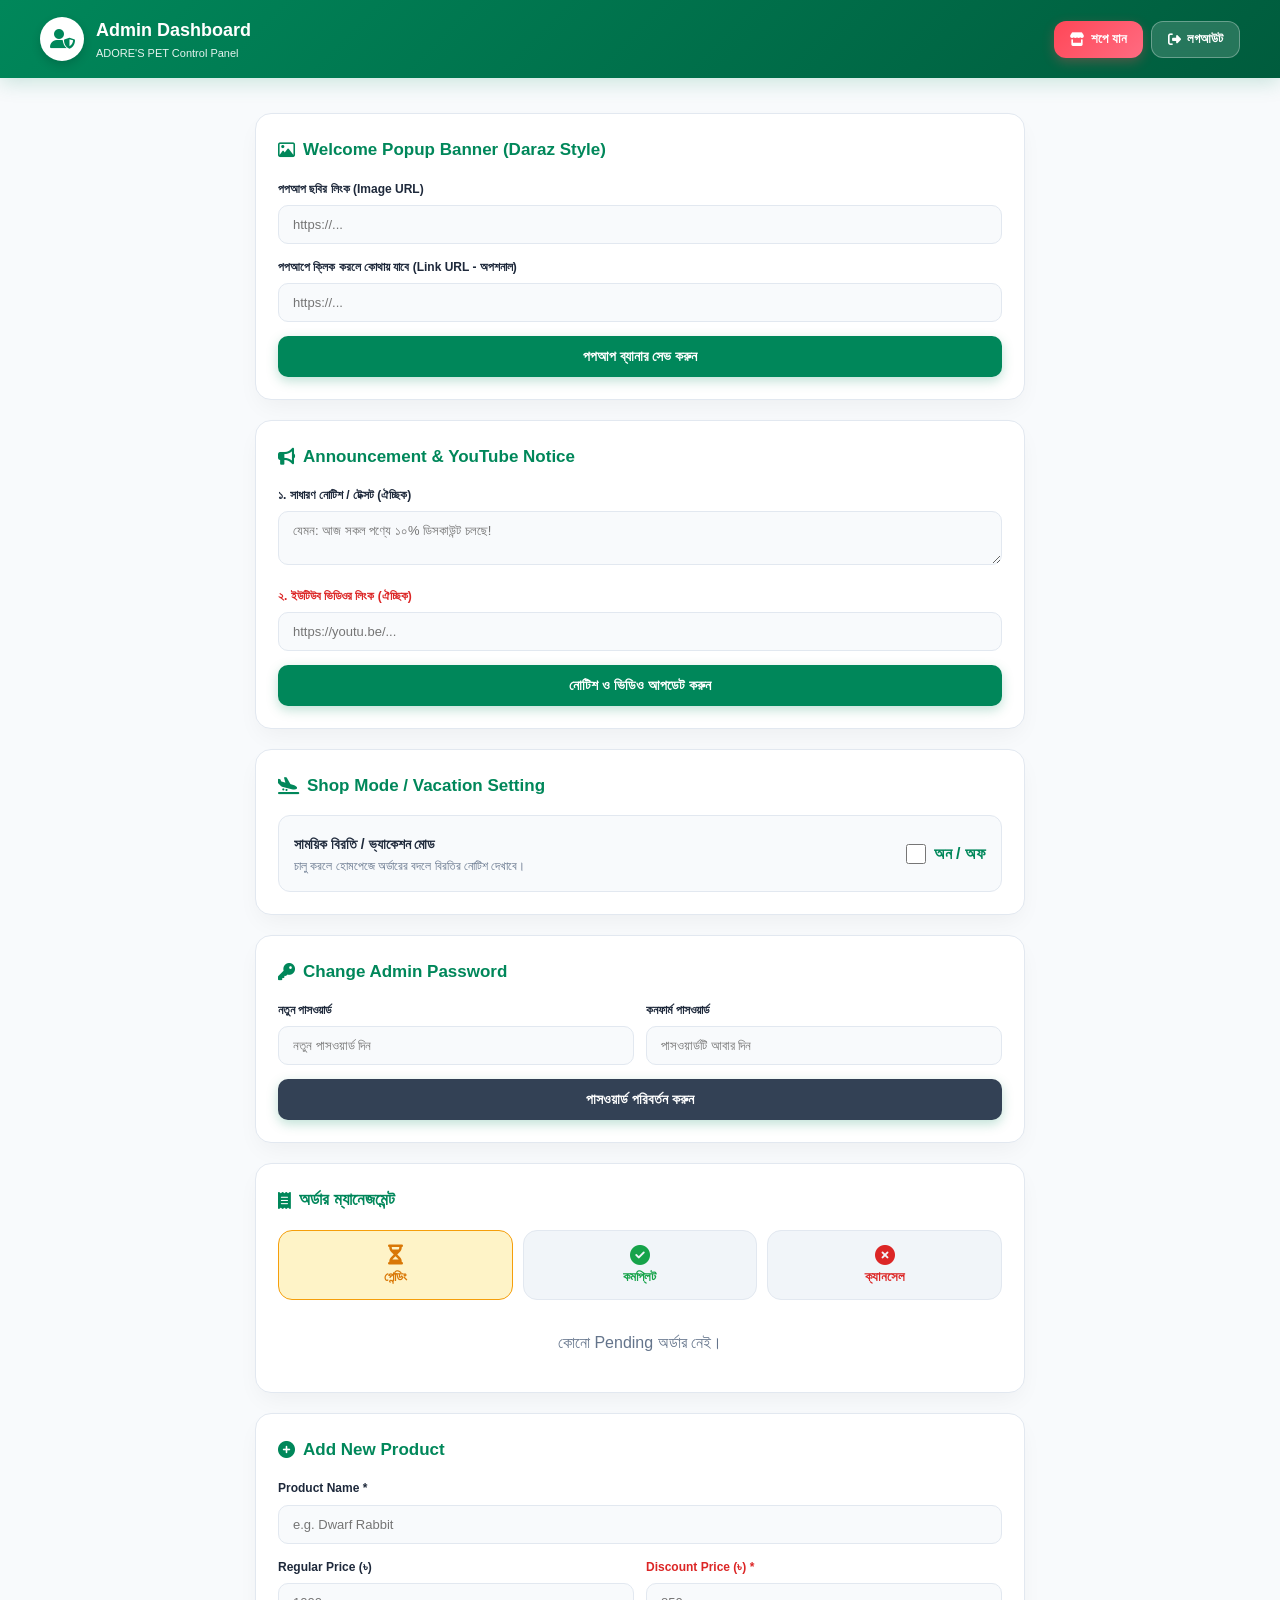
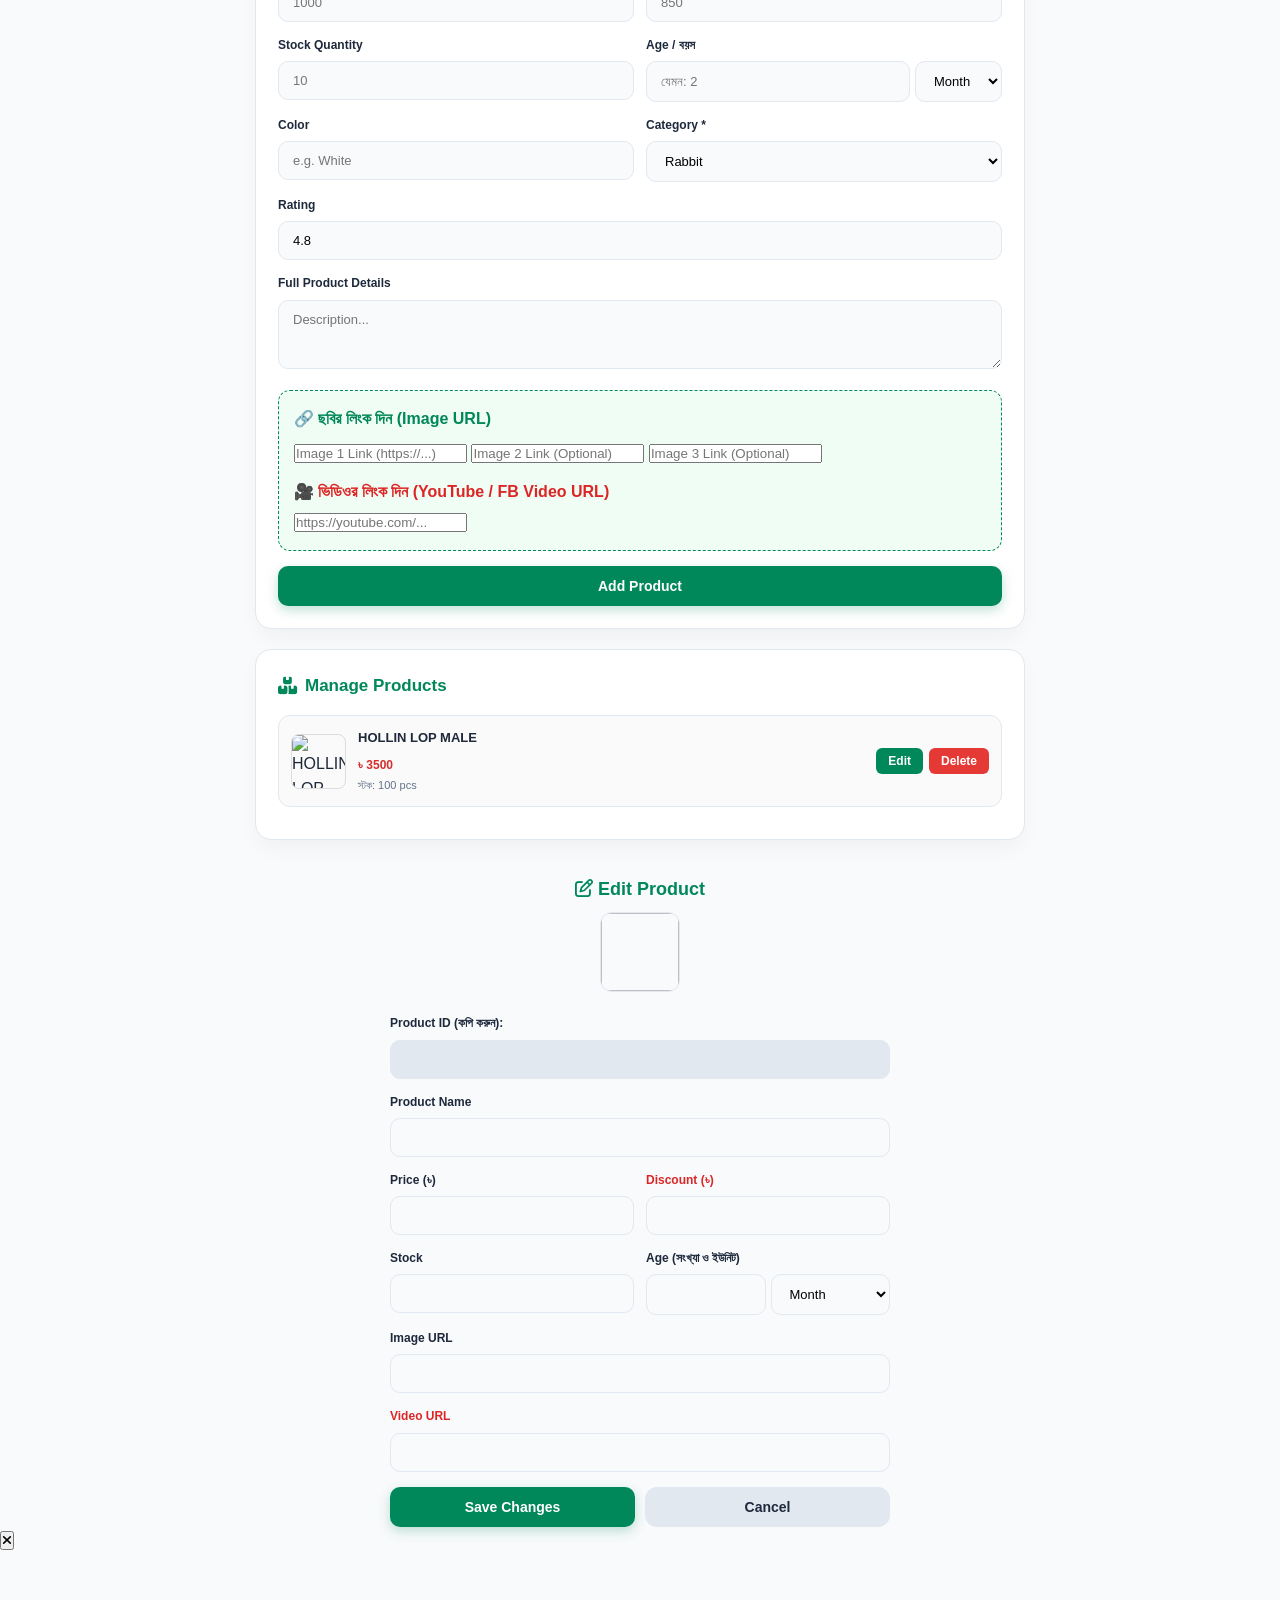
==== commit 3f31dba4: "Update index.html" ====
--- a/index.html
+++ b/index.html
@@ -3,138 +3,262 @@
 <head>
     <meta charset="UTF-8">
     <meta name="viewport" content="width=device-width, initial-scale=1.0">
-    <title>ADORE'S PET | Premium Pet Shop</title>
+    <title>Admin Dashboard | Adore's Pet</title>
     <link href="https://fonts.googleapis.com/css2?family=Hind+Siliguri:wght@400;500;600;700&display=swap" rel="stylesheet">
     <link rel="stylesheet" href="https://cdnjs.cloudflare.com/ajax/libs/font-awesome/6.4.0/css/all.min.css">
     <link rel="stylesheet" href="style.css">
 </head>
 <body>
 
-    <!-- Header -->
+    <!-- Admin Header Bar -->
     <header>
         <div class="nav-container">
             <div class="brand-info">
-                <div class="brand-logo"><i class="fa-solid fa-paw"></i></div>
+                <div class="brand-logo"><i class="fa-solid fa-user-shield"></i></div>
                 <div>
-                    <h2>ADORE'S PET</h2>
-                    <p>Loved by pets, trusted by owners</p>
-                </div>
-            </div>
-            <button class="live-badge" onclick="handleLiveSiteClick()">Live Site</button>
-        </div>
-        <div class="search-box-container">
-            <div class="search-bar">
-                <i class="fa-solid fa-magnifying-glass"></i>
-                <input type="text" id="searchInput" placeholder="খাবারের নাম, খেলনা বা প্রোডাক্ট খুঁজুন..." onkeyup="filterProducts()">
+                    <h2>Admin Dashboard</h2>
+                    <p>ADORE'S PET Control Panel</p>
+                </div>
+            </div>
+            <div class="admin-header-actions">
+                <a href="index.html" class="btn-header-action btn-header-shop">
+                    <i class="fa-solid fa-store"></i> শপে যান
+                </a>
+                <button onclick="adminLogout()" class="btn-header-action btn-header-logout">
+                    <i class="fa-solid fa-right-from-bracket"></i> লগআউট
+                </button>
             </div>
         </div>
     </header>
 
-    <!-- Announcement Text Bar (যদি এডমিন থেকে দেওয়া হয়) -->
-    <div id="announcementNoticeBar" style="display:none; background: #fff3cd; color: #856404; text-align: center; padding: 8px 15px; font-size: 13px; font-weight: 600; border-bottom: 1px solid #ffeeba;"></div>
-
-    <!-- Banner Section -->
-    <section class="hero-banner">
-        <div class="banner-card">
-            <div class="banner-title">ADORE'S PET</div>
-            <div class="banner-subtitle">❤️ আপনার প্রিয় পোষা প্রাণীর বিশ্বস্ত ঠিকানা ❤️</div>
-            <div class="banner-tags">
-                <span>🐰 Rabbit</span> <span>🐹 Hamster</span> <span>🌿 Pet Food</span> <span>🧸 Accessories</span>
-            </div>
-            <a href="#shop" class="shop-now-btn"><i class="fa-solid fa-cart-shopping"></i> Shop Now &gt;</a>
-            <div class="banner-features">
-                <span><i class="fa-solid fa-shield-cat"></i> স্বাস্থ্যকর ও মানসম্মত পেট</span>
-                <span><i class="fa-solid fa-truck-fast"></i> সারা বাংলাদেশে ডেলিভারি</span>
-                <span><i class="fa-solid fa-seedling"></i> নিরাপদ ও প্রাকৃতিক খাবার</span>
-                <span><i class="fa-solid fa-headset"></i> বিশেষজ্ঞ কাস্টমার সাপোর্ট</span>
-            </div>
-        </div>
-    </section>
-
-    <!-- Vacation Mode Warning Bar (যদি চালু থাকে) -->
-    <div id="vacationNoticeBar" style="display:none; max-width:1200px; margin:10px auto; padding:15px; background:#fff3e0; border-left:5px solid #ff9800; border-radius:8px; color:#e65100; font-weight:600; text-align:center;">
-        ⚠️ শপ বর্তমানে সাময়িক বিরতি / ভ্যাকেশন মোডে আছে। নতুন অর্ডার গ্রহণ সাময়িকভাবে বন্ধ আছে!
+    <div class="container" style="max-width: 800px; margin-top: 20px;">
+
+        <!-- 1. Welcome Popup Banner (Daraz Style) -->
+        <div class="admin-card">
+            <h3><i class="fa-regular fa-image"></i> Welcome Popup Banner (Daraz Style)</h3>
+            <div class="form-group">
+                <label>পপআপ ছবির লিংক (Image URL)</label>
+                <input type="text" id="popupImgUrl" placeholder="https://...">
+            </div>
+            <div class="form-group">
+                <label>পপআপে ক্লিক করলে কোথায় যাবে (Link URL - অপশনাল)</label>
+                <input type="text" id="popupTargetUrl" placeholder="https://...">
+            </div>
+            <button onclick="savePopupBanner()" class="btn-primary-custom">পপআপ ব্যানার সেভ করুন</button>
+        </div>
+
+        <!-- 2. Announcement & YouTube Notice -->
+        <div class="admin-card">
+            <h3><i class="fa-solid fa-bullhorn"></i> Announcement & YouTube Notice</h3>
+            <div class="form-group">
+                <label>১. সাধারণ নোটিশ / টেক্সট (ঐচ্ছিক)</label>
+                <textarea id="noticeText" rows="2" placeholder="যেমন: আজ সকল পণ্যে ১০% ডিসকাউন্ট চলছে!"></textarea>
+            </div>
+            <div class="form-group">
+                <label style="color: #dc2626;">২. ইউটিউব ভিডিওর লিংক (ঐচ্ছিক)</label>
+                <input type="text" id="noticeYtUrl" placeholder="https://youtu.be/...">
+            </div>
+            <button onclick="saveAnnouncementNotice()" class="btn-primary-custom">নোটিশ ও ভিডিও আপডেট করুন</button>
+        </div>
+
+        <!-- 3. Shop Mode / Vacation Setting -->
+        <div class="admin-card">
+            <h3><i class="fa-solid fa-plane-arrival"></i> Shop Mode / Vacation Setting</h3>
+            <div style="background: #f8fafc; padding: 15px; border-radius: 12px; display: flex; justify-content: space-between; align-items: center; border: 1px solid var(--border);">
+                <div>
+                    <strong style="font-size: 14px; color: var(--dark);">সাময়িক বিরতি / ভ্যাকেশন মোড</strong>
+                    <p style="font-size: 12px; color: var(--gray);">চালু করলে হোমপেজে অর্ডারের বদলে বিরতির নোটিশ দেখাবে।</p>
+                </div>
+                <label style="display: flex; align-items: center; gap: 8px; cursor: pointer; font-weight: 700; color: var(--primary);">
+                    <input type="checkbox" id="vacationModeToggle" onchange="toggleVacationMode()" style="width: 20px; height: 20px;"> অন / অফ
+                </label>
+            </div>
+        </div>
+
+        <!-- 4. Change Admin Password -->
+        <div class="admin-card">
+            <h3><i class="fa-solid fa-key"></i> Change Admin Password</h3>
+            <div class="form-row">
+                <div class="form-group">
+                    <label>নতুন পাসওয়ার্ড</label>
+                    <input type="password" id="newPass" placeholder="নতুন পাসওয়ার্ড দিন">
+                </div>
+                <div class="form-group">
+                    <label>কনফার্ম পাসওয়ার্ড</label>
+                    <input type="password" id="confirmPass" placeholder="পাসওয়ার্ডটি আবার দিন">
+                </div>
+            </div>
+            <button onclick="changeAdminPassword()" class="btn-primary-custom" style="background: #334155;">পাসওয়ার্ড পরিবর্তন করুন</button>
+        </div>
+
+        <!-- 5. Order Management Section -->
+        <div class="admin-card">
+            <h3><i class="fa-solid fa-receipt"></i> অর্ডার ম্যানেজমেন্ট</h3>
+            <div class="order-tabs-grid">
+                <button onclick="filterOrderTab('Pending')" class="order-tab-btn pending-tab active" id="tabPending">
+                    <i class="fa-solid fa-hourglass-half"></i>
+                    <span>পেন্ডিং</span>
+                </button>
+                <button onclick="filterOrderTab('Completed')" class="order-tab-btn completed-tab" id="tabCompleted">
+                    <i class="fa-solid fa-circle-check"></i>
+                    <span>কমপ্লিট</span>
+                </button>
+                <button onclick="filterOrderTab('Canceled')" class="order-tab-btn canceled-tab" id="tabCanceled">
+                    <i class="fa-solid fa-circle-xmark"></i>
+                    <span>ক্যানসেল</span>
+                </button>
+            </div>
+            <div id="adminOrdersList"></div>
+        </div>
+
+        <!-- 6. Add New Product Section -->
+        <div class="admin-card">
+            <h3><i class="fa-solid fa-circle-plus"></i> Add New Product</h3>
+            <form onsubmit="handleAddNewProduct(event)">
+                <div class="form-group">
+                    <label>Product Name *</label>
+                    <input type="text" id="pName" placeholder="e.g. Dwarf Rabbit" required>
+                </div>
+                <div class="form-row">
+                    <div class="form-group">
+                        <label>Regular Price (৳)</label>
+                        <input type="number" id="pRegularPrice" placeholder="1000">
+                    </div>
+                    <div class="form-group">
+                        <label style="color: #dc2626;">Discount Price (৳) *</label>
+                        <input type="number" id="pDiscountPrice" placeholder="850" required>
+                    </div>
+                </div>
+                <div class="form-row">
+                    <div class="form-group">
+                        <label>Stock Quantity</label>
+                        <input type="number" id="pStock" placeholder="10">
+                    </div>
+                    <div class="form-group">
+                        <label>Age / বয়স</label>
+                        <div style="display: flex; gap: 5px;">
+                            <input type="text" id="pAgeVal" placeholder="যেমন: 2">
+                            <select id="pAgeUnit" style="width: 100px;">
+                                <option value="Month">Month</option>
+                                <option value="Year">Year</option>
+                            </select>
+                        </div>
+                    </div>
+                </div>
+                <div class="form-row">
+                    <div class="form-group">
+                        <label>Color</label>
+                        <input type="text" id="pColor" placeholder="e.g. White">
+                    </div>
+                    <div class="form-group">
+                        <label>Category *</label>
+                        <select id="pCategory" required>
+                            <option value="Rabbit">Rabbit</option>
+                            <option value="Hamster">Hamster</option>
+                            <option value="Pet Food">Pet Food</option>
+                            <option value="Accessories">Accessories</option>
+                        </select>
+                    </div>
+                </div>
+                <div class="form-group">
+                    <label>Rating</label>
+                    <input type="text" id="pRating" value="4.8">
+                </div>
+                <div class="form-group">
+                    <label>Full Product Details</label>
+                    <textarea id="pDetails" rows="3" placeholder="Description..."></textarea>
+                </div>
+
+                <div style="border: 1px dashed var(--primary); background: #f0fdf4; padding: 15px; border-radius: 12px; margin-bottom: 15px;">
+                    <label style="color: var(--primary); font-weight: 700; margin-bottom: 8px; display: block;">
+                        🔗 ছবির লিংক দিন (Image URL)
+                    </label>
+                    <input type="text" id="pImg1" placeholder="Image 1 Link (https://...)" required style="margin-bottom: 8px;">
+                    <input type="text" id="pImg2" placeholder="Image 2 Link (Optional)" style="margin-bottom: 8px;">
+                    <input type="text" id="pImg3" placeholder="Image 3 Link (Optional)" style="margin-bottom: 8px;">
+                    
+                    <label style="color: #dc2626; font-weight: 700; margin-top: 8px; margin-bottom: 5px; display: block;">
+                        🎥 ভিডিওর লিংক দিন (YouTube / FB Video URL)
+                    </label>
+                    <input type="text" id="pVideoUrl" placeholder="https://youtube.com/...">
+                </div>
+
+                <button type="submit" class="btn-primary-custom">Add Product</button>
+            </form>
+        </div>
+
+        <!-- 7. Manage Products List -->
+        <div class="admin-card">
+            <h3><i class="fa-solid fa-boxes-stacked"></i> Manage Products</h3>
+            <div id="adminManageProductList"></div>
+        </div>
     </div>
 
-    <!-- Main Container -->
-    <div class="container" id="shop">
-        <div class="section-header">
-            <h3 class="section-title">ক্যাটাগরি সমূহ</h3>
-            <span class="see-all" onclick="filterCategory('all')">সব দেখুন</span>
-        </div>
-
-        <div class="categories">
-            <button class="cat-btn active" onclick="filterCategory('all')">All</button>
-            <button class="cat-btn" onclick="filterCategory('Rabbit')">Rabbit</button>
-            <button class="cat-btn" onclick="filterCategory('Hamster')">Hamster</button>
-            <button class="cat-btn" onclick="filterCategory('Pet Food')">Pet Food</button>
-            <button class="cat-btn" onclick="filterCategory('Accessories')">Accessories</button>
-        </div>
-
-        <div class="section-header" style="margin-top: 25px;">
-            <h3 class="section-title">জনপ্রিয় প্রোডাক্ট সমূহ</h3>
-        </div>
-
-        <div class="product-grid" id="productGrid"></div>
+    <!-- Edit Product Modal Popup -->
+    <div class="modal-overlay" id="editProductModalOverlay" onclick="closeEditProductModal()"></div>
+    <div class="product-modal" id="editProductModal" style="max-width: 500px; margin: 0 auto; border-radius: 20px;">
+        <div style="text-align: center; margin-bottom: 15px;">
+            <h3 style="color: var(--primary); font-size: 18px;"><i class="fa-regular fa-pen-to-square"></i> Edit Product</h3>
+            <img id="editPreviewImg" style="width: 80px; height: 80px; object-fit: cover; border-radius: 12px; margin-top: 8px; border: 1px solid var(--border);">
+        </div>
+        <form onsubmit="handleSaveEditProduct(event)">
+            <input type="hidden" id="editId">
+            <div class="form-group">
+                <label>Product ID (কপি করুন):</label>
+                <input type="text" id="editDisplayId" readonly style="background: #e2e8f0;">
+            </div>
+            <div class="form-group">
+                <label>Product Name</label>
+                <input type="text" id="editName" required>
+            </div>
+            <div class="form-row">
+                <div class="form-group">
+                    <label>Price (৳)</label>
+                    <input type="number" id="editRegularPrice">
+                </div>
+                <div class="form-group">
+                    <label style="color: #dc2626;">Discount (৳)</label>
+                    <input type="number" id="editDiscountPrice" required>
+                </div>
+            </div>
+            <div class="form-row">
+                <div class="form-group">
+                    <label>Stock</label>
+                    <input type="number" id="editStock">
+                </div>
+                <div class="form-group">
+                    <label>Age (সংখ্যা ও ইউনিট)</label>
+                    <div style="display: flex; gap: 5px;">
+                        <input type="text" id="editAgeVal">
+                        <select id="editAgeUnit">
+                            <option value="Month">Month</option>
+                            <option value="Year">Year</option>
+                        </select>
+                    </div>
+                </div>
+            </div>
+            <div class="form-group">
+                <label>Image URL</label>
+                <input type="text" id="editImg1" required>
+            </div>
+            <div class="form-group">
+                <label style="color: #dc2626;">Video URL</label>
+                <input type="text" id="editVideoUrl">
+            </div>
+
+            <div style="display: flex; gap: 10px; margin-top: 15px;">
+                <button type="submit" class="btn-primary-custom" style="flex: 1;">Save Changes</button>
+                <button type="button" onclick="closeEditProductModal()" class="custom-modal-btn secondary" style="flex: 1;">Cancel</button>
+            </div>
+        </form>
     </div>
 
-    <!-- Daraz Style Welcome Popup Modal -->
-    <div class="modal-overlay" id="welcomePopupOverlay" onclick="closeWelcomePopup()"></div>
-    <div class="product-modal" id="welcomePopupModal" style="max-width: 400px; margin: 0 auto; text-align: center; border-radius: 20px;">
-        <button class="modal-close-btn" onclick="closeWelcomePopup()"><i class="fa-solid fa-xmark"></i></button>
-        <a id="welcomePopupLink" href="#" target="_blank">
-            <img id="welcomePopupImg" style="width: 100%; border-radius: 12px; margin-top: 10px;">
-        </a>
+    <!-- Order Details Modal -->
+    <div class="modal-overlay" id="adminOrderModalOverlay" onclick="closeAdminOrderModal()"></div>
+    <div class="product-modal" id="adminOrderModal">
+        <button class="modal-close-btn" onclick="closeAdminOrderModal()"><i class="fa-solid fa-xmark"></i></button>
+        <div id="adminOrderModalContent" style="padding: 10px;"></div>
     </div>
-
-    <!-- Product Details Modal Popup -->
-    <div class="modal-overlay" id="productModalOverlay" onclick="closeProductModal()"></div>
-    <div class="product-modal" id="productModal">
-        <button class="modal-close-btn" onclick="closeProductModal()"><i class="fa-solid fa-xmark"></i></button>
-        <div id="modalBodyContent"></div>
-    </div>
-
-    <!-- Cart Drawer Popup -->
-    <div class="overlay" id="cartOverlay" onclick="toggleCart()"></div>
-    <div class="cart-drawer" id="cartDrawer">
-        <div class="cart-header">
-            <h3><i class="fa-solid fa-cart-shopping"></i> My Cart</h3>
-            <button class="close-cart" onclick="toggleCart()"><i class="fa-solid fa-xmark"></i></button>
-        </div>
-        <div class="cart-items" id="cartItemsContainer"></div>
-        <div class="cart-footer">
-            <div class="total-amount">
-                <span>মোট পণ্যের দাম:</span>
-                <span id="cartTotalPrice">৳ ০</span>
-            </div>
-            <button class="checkout-btn" onclick="goToCheckout()">
-                <i class="fa-solid fa-arrow-right"></i> Checkout (ডেলিভারি তথ্য দিন)
-            </button>
-        </div>
-    </div>
-
-    <!-- Bottom Navigation Bar -->
-    <nav class="bottom-nav">
-        <a href="index.html" class="nav-item active">
-            <i class="fa-solid fa-store"></i>
-            <span>Shop</span>
-        </a>
-        <a href="javascript:void(0)" class="nav-item" onclick="toggleCart()">
-            <div class="cart-icon-wrapper">
-                <i class="fa-solid fa-cart-shopping"></i>
-                <span class="badge" id="bottomCartCount">0</span>
-            </div>
-            <span>My Cart</span>
-        </a>
-        <a href="javascript:void(0)" class="nav-item" onclick="alert('আপনার কোনো সক্রিয় অর্ডার নেই!')">
-            <i class="fa-solid fa-receipt"></i>
-            <span>My Orders</span>
-        </a>
-        <a href="https://wa.me/8801681578599" target="_blank" class="nav-item">
-            <i class="fa-solid fa-headset"></i>
-            <span>Support</span>
-        </a>
-    </nav>
 
     <script src="main.js"></script>
 </body>
--- a/style.css
+++ b/style.css
@@ -2,12 +2,12 @@
     --primary: #00875a;
     --primary-dark: #006644;
     --accent: #ff6f00;
-    --dark: #222222;
-    --light: #f4f7f6;
-    --gray: #666666;
-    --border: #e0e0e0;
-    --shadow: 0 4px 15px rgba(0,0,0,0.06);
-    --radius: 12px;
+    --dark: #1e293b;
+    --light: #f8fafc;
+    --gray: #64748b;
+    --border: #e2e8f0;
+    --shadow: 0 10px 25px -5px rgba(0, 0, 0, 0.05);
+    --radius: 16px;
 }
 
 * {
@@ -20,16 +20,16 @@
 body {
     background-color: var(--light);
     color: var(--dark);
-    line-height: 1.5;
+    line-height: 1.6;
     padding-bottom: 75px;
 }
 
-/* Header Component */
+/* Header UI */
 header {
-    background: var(--primary);
-    color: #fff;
-    padding: 15px 15px 12px 15px;
-    box-shadow: var(--shadow);
+    background: linear-gradient(135deg, #00875a 0%, #005c3d 100%);
+    color: #fff;
+    padding: 16px;
+    box-shadow: 0 4px 20px rgba(0, 135, 90, 0.2);
 }
 
 .nav-container {
@@ -43,19 +43,20 @@
 .brand-info {
     display: flex;
     align-items: center;
-    gap: 10px;
+    gap: 12px;
 }
 
 .brand-logo {
     background: #fff;
     color: var(--primary);
-    width: 42px;
-    height: 42px;
+    width: 44px;
+    height: 44px;
     display: flex;
     align-items: center;
     justify-content: center;
     border-radius: 50%;
     font-size: 20px;
+    box-shadow: 0 4px 10px rgba(0,0,0,0.15);
 }
 
 .brand-info h2 {
@@ -68,373 +69,264 @@
     opacity: 0.9;
 }
 
-.live-badge {
-    background: rgba(255,255,255,0.2);
-    color: #fff;
-    border: 1px solid rgba(255,255,255,0.4);
-    padding: 5px 14px;
-    border-radius: 20px;
-    font-size: 12px;
-    font-weight: 600;
-}
-
-/* Search Bar */
-.search-box-container {
-    max-width: 1200px;
-    margin: 12px auto 0 auto;
-}
-
-.search-bar {
-    position: relative;
-    width: 100%;
-}
-
-.search-bar input {
-    width: 100%;
-    padding: 10px 15px 10px 42px;
+.admin-header-actions {
+    display: flex;
+    gap: 8px;
+}
+
+.btn-header-action {
+    padding: 8px 16px;
+    border-radius: 12px;
+    font-size: 13px;
+    font-weight: 700;
+    cursor: pointer;
+    text-decoration: none;
+    display: inline-flex;
+    align-items: center;
+    gap: 6px;
     border: none;
-    border-radius: 25px;
-    outline: none;
-    font-size: 14px;
-    background: #fff;
-}
-
-.search-bar i {
-    position: absolute;
-    left: 15px;
-    top: 50%;
-    transform: translateY(-50%);
-    color: var(--gray);
-}
-
-/* Hero Banner */
-.hero-banner {
-    max-width: 1200px;
-    margin: 15px auto;
-    padding: 0 15px;
-}
-
-.banner-card {
-    background: linear-gradient(135deg, #1b5e20 0%, #2e7d32 100%);
-    border-radius: 16px;
-    color: #fff;
-    padding: 20px;
-    text-align: center;
-    box-shadow: var(--shadow);
-}
-
-.banner-title {
-    font-size: 24px;
-    font-weight: 700;
-    color: #ffeb3b;
-    margin-bottom: 4px;
-}
-
-.banner-subtitle {
-    font-size: 13px;
-    margin-bottom: 12px;
-}
-
-.banner-tags {
-    display: flex;
-    justify-content: center;
-    gap: 8px;
-    flex-wrap: wrap;
-    margin-bottom: 15px;
-    font-size: 12px;
-}
-
-.banner-tags span {
-    background: rgba(255,255,255,0.15);
-    padding: 4px 10px;
-    border-radius: 12px;
-}
-
-.shop-now-btn {
-    background: #e53935;
-    color: #fff;
-    padding: 8px 22px;
-    border-radius: 20px;
-    text-decoration: none;
-    font-size: 14px;
-    font-weight: 700;
-    display: inline-block;
-    box-shadow: 0 4px 10px rgba(0,0,0,0.2);
-}
-
-.banner-features {
-    display: grid;
-    grid-template-columns: 1fr 1fr;
-    gap: 8px;
-    margin-top: 15px;
-    font-size: 11px;
-    background: rgba(0,0,0,0.18);
-    padding: 10px;
-    border-radius: 10px;
-    text-align: left;
-}
-
-.banner-features span {
-    display: flex;
-    align-items: center;
-    gap: 6px;
-}
-
-.banner-features i {
-    color: #ffeb3b;
-}
-
-/* Main Container */
+    transition: all 0.2s ease;
+}
+
+.btn-header-shop {
+    background: linear-gradient(135deg, #ff4757 0%, #ff6b81 100%);
+    color: #fff;
+    box-shadow: 0 4px 12px rgba(255, 71, 87, 0.3);
+}
+
+.btn-header-logout {
+    background: rgba(255, 255, 255, 0.15);
+    color: #fff;
+    backdrop-filter: blur(5px);
+    border: 1px solid rgba(255, 255, 255, 0.3);
+}
+
+.btn-header-action:active {
+    transform: scale(0.96);
+}
+
+/* Container & Cards */
 .container {
     max-width: 1200px;
     margin: 0 auto;
-    padding: 0 15px 30px 15px;
-}
-
-.section-header {
-    display: flex;
-    justify-content: space-between;
-    align-items: center;
-    margin-bottom: 12px;
-}
-
-.section-title {
-    font-size: 18px;
-    font-weight: 700;
-}
-
-.see-all {
+    padding: 15px;
+}
+
+.admin-card {
+    background: #fff;
+    padding: 22px;
+    border-radius: var(--radius);
+    box-shadow: var(--shadow);
+    margin-bottom: 20px;
+    border: 1px solid var(--border);
+}
+
+.admin-card h3 {
+    font-size: 17px;
+    color: var(--primary);
+    margin-bottom: 16px;
+    font-weight: 700;
+    display: flex;
+    align-items: center;
+    gap: 8px;
+}
+
+/* Forms & Inputs */
+.form-group {
+    margin-bottom: 14px;
+}
+
+.form-group label {
+    display: block;
+    font-size: 12px;
+    font-weight: 600;
+    margin-bottom: 6px;
+    color: var(--dark);
+}
+
+.form-group input, .form-group textarea, .form-group select {
+    width: 100%;
+    padding: 11px 14px;
+    border: 1px solid var(--border);
+    border-radius: 10px;
     font-size: 13px;
-    color: var(--primary);
-    font-weight: 600;
-    cursor: pointer;
-}
-
-/* Categories */
-.categories {
-    display: flex;
-    gap: 10px;
-    overflow-x: auto;
-    padding-bottom: 5px;
-    scrollbar-width: none;
-}
-
-.categories::-webkit-scrollbar { display: none; }
-
-.cat-btn {
-    background: #fff;
-    border: 1px solid var(--border);
-    padding: 8px 20px;
-    border-radius: 20px;
-    cursor: pointer;
-    font-weight: 600;
-    font-size: 13px;
-    color: var(--gray);
-    white-space: nowrap;
-}
-
-.cat-btn.active, .cat-btn:hover {
-    background: #e8f5e9;
-    color: var(--primary);
+    outline: none;
+    background: #f8fafc;
+    transition: 0.2s;
+}
+
+.form-group input:focus, .form-group textarea:focus, .form-group select:focus {
     border-color: var(--primary);
-}
-
-/* Product Cards */
-.product-grid {
-    display: grid;
-    grid-template-columns: repeat(2, 1fr);
-    gap: 12px;
-}
-
-@media (min-width: 768px) {
-    .product-grid { grid-template-columns: repeat(4, 1fr); }
-}
-
-.product-card {
-    background: #fff;
-    border-radius: var(--radius);
-    overflow: hidden;
-    box-shadow: var(--shadow);
-    display: flex;
-    flex-direction: column;
-    position: relative;
-    border: 1px solid var(--border);
-}
-
-.badge-offer {
-    position: absolute;
-    top: 8px;
-    left: 8px;
-    background: #e53935;
-    color: #fff;
-    font-size: 10px;
-    font-weight: 700;
-    padding: 2px 8px;
-    border-radius: 4px;
-    z-index: 2;
-}
-
-.badge-rating {
-    position: absolute;
-    top: 8px;
-    right: 8px;
-    background: rgba(0,0,0,0.65);
-    color: #ffeb3b;
-    font-size: 11px;
-    font-weight: 700;
-    padding: 2px 6px;
-    border-radius: 4px;
-    z-index: 2;
-}
-
-.product-img-wrapper {
-    height: 140px;
-    width: 100%;
-    background: #eee;
-}
-
-.product-img {
-    height: 100%;
-    width: 100%;
-    object-fit: cover;
-}
-
-.product-info {
-    padding: 10px;
-    display: flex;
-    flex-direction: column;
-    flex: 1;
-}
-
-.product-title {
-    font-size: 13px;
-    font-weight: 600;
-    margin-bottom: 4px;
-    color: var(--dark);
-    height: 38px;
-    overflow: hidden;
-}
-
-.product-price {
-    font-size: 15px;
-    font-weight: 700;
-    color: #d32f2f;
-    margin-bottom: 8px;
-}
-
-.card-action-row {
+    background: #fff;
+    box-shadow: 0 0 0 3px rgba(0,135,90,0.12);
+}
+
+.form-row {
     display: grid;
     grid-template-columns: 1fr 1fr;
-    gap: 6px;
-    margin-top: auto;
-}
-
-.btn-details {
-    background: #eef2f3;
-    color: var(--dark);
+    gap: 12px;
+}
+
+.btn-primary-custom {
+    width: 100%;
+    background: var(--primary);
+    color: #fff;
     border: none;
-    padding: 6px;
-    border-radius: 6px;
-    font-size: 11px;
-    font-weight: 600;
+    padding: 12px;
+    border-radius: 10px;
+    font-size: 14px;
+    font-weight: 700;
     cursor: pointer;
-}
-
-.btn-add-quick {
-    background: var(--primary);
-    color: #fff;
-    border: none;
-    padding: 6px;
-    border-radius: 6px;
-    font-size: 11px;
-    font-weight: 600;
+    box-shadow: 0 4px 12px rgba(0,135,90,0.25);
+    transition: 0.2s;
+}
+
+/* Order Management Stylish Tabs */
+.order-tabs-grid {
+    display: grid;
+    grid-template-columns: repeat(3, 1fr);
+    gap: 10px;
+    margin-bottom: 15px;
+}
+
+.order-tab-btn {
+    background: #f1f5f9;
+    border: 1px solid var(--border);
+    padding: 14px 10px;
+    border-radius: 14px;
     cursor: pointer;
-}
-
-/* Modal Popup */
-.modal-overlay {
+    display: flex;
+    flex-direction: column;
+    align-items: center;
+    gap: 4px;
+    transition: all 0.25s ease;
+}
+
+.order-tab-btn i {
+    font-size: 20px;
+}
+
+.order-tab-btn span {
+    font-size: 13px;
+    font-weight: 700;
+}
+
+.order-tab-btn.pending-tab { color: #d97706; }
+.order-tab-btn.completed-tab { color: #16a34a; }
+.order-tab-btn.canceled-tab { color: #dc2626; }
+
+.order-tab-btn.pending-tab.active { background: #fef3c7; border-color: #f59e0b; }
+.order-tab-btn.completed-tab.active { background: #dcfce7; border-color: #22c55e; }
+.order-tab-btn.canceled-tab.active { background: #fee2e2; border-color: #ef4444; }
+
+/* Custom Modal & Toast Overlay */
+.custom-modal-overlay {
     position: fixed;
     top: 0; left: 0;
     width: 100%; height: 100%;
-    background: rgba(0,0,0,0.6);
-    z-index: 2500;
-    display: none;
-}
-
-.product-modal {
-    position: fixed;
-    bottom: -100%; left: 0;
-    width: 100%;
-    background: #fff;
-    border-top-left-radius: 20px;
-    border-top-right-radius: 20px;
-    z-index: 2600;
-    transition: bottom 0.3s ease;
-    max-height: 85vh;
-    overflow-y: auto;
+    background: rgba(15, 23, 42, 0.65);
+    backdrop-filter: blur(4px);
+    z-index: 99999;
+    display: flex;
+    align-items: center;
+    justify-content: center;
     padding: 20px;
-}
-
-.product-modal.open { bottom: 0; }
-
-.modal-close-btn {
-    position: absolute;
-    top: 15px; right: 15px;
-    background: #eee;
-    border: none;
-    width: 30px; height: 30px;
+    animation: fadeIn 0.2s ease;
+}
+
+.custom-modal-box {
+    background: #fff;
+    width: 100%;
+    max-width: 380px;
+    border-radius: 20px;
+    padding: 24px;
+    box-shadow: 0 20px 25px -5px rgba(0, 0, 0, 0.1), 0 10px 10px -5px rgba(0, 0, 0, 0.04);
+    text-align: center;
+    animation: scaleUp 0.25s ease;
+}
+
+.custom-modal-box .icon-wrap {
+    width: 55px; height: 55px;
     border-radius: 50%;
+    margin: 0 auto 12px auto;
+    display: flex; align-items: center; justify-content: center;
+    font-size: 24px;
+}
+
+.icon-wrap.danger { background: #fee2e2; color: #dc2626; }
+.icon-wrap.info { background: #e0f2fe; color: #0284c7; }
+
+.custom-modal-box h3 {
+    font-size: 18px;
+    font-weight: 700;
+    color: var(--dark);
+    margin-bottom: 8px;
+}
+
+.custom-modal-box p {
+    font-size: 13px;
+    color: var(--gray);
+    margin-bottom: 20px;
+}
+
+.custom-modal-box input {
+    width: 100%;
+    padding: 11px 14px;
+    border: 1px solid var(--border);
+    border-radius: 10px;
+    font-size: 15px;
+    outline: none;
+    margin-bottom: 20px;
+    text-align: center;
+}
+
+.custom-modal-buttons {
+    display: flex;
+    gap: 10px;
+}
+
+.custom-modal-btn {
+    flex: 1;
+    padding: 12px;
+    border-radius: 12px;
+    font-weight: 700;
     font-size: 14px;
     cursor: pointer;
-}
-
-.modal-product-img {
-    width: 100%;
-    height: 220px;
-    object-fit: cover;
-    border-radius: 12px;
-    margin-bottom: 12px;
-}
-
-.modal-title { font-size: 18px; font-weight: 700; margin-bottom: 6px; }
-
-.modal-price-box {
+    border: none;
+}
+
+.custom-modal-btn.danger-btn { background: #dc2626; color: #fff; }
+.custom-modal-btn.primary { background: var(--primary); color: #fff; }
+.custom-modal-btn.secondary { background: #e2e8f0; color: var(--dark); }
+
+@keyframes fadeIn { from { opacity: 0; } to { opacity: 1; } }
+@keyframes scaleUp { from { transform: scale(0.92); opacity: 0; } to { transform: scale(1); opacity: 1; } }
+
+/* Success Toast Notification */
+.success-toast {
+    position: fixed;
+    top: 20px;
+    left: 50%;
+    transform: translateX(-50%) translateY(-100px);
+    background: #16a34a;
+    color: #fff;
+    padding: 14px 24px;
+    border-radius: 30px;
+    font-weight: 700;
+    font-size: 14px;
+    box-shadow: 0 10px 15px -3px rgba(0, 0, 0, 0.1);
+    z-index: 99999;
+    transition: transform 0.35s ease;
     display: flex;
     align-items: center;
     gap: 10px;
-    margin-bottom: 10px;
-}
-
-.modal-current-price { font-size: 20px; font-weight: 700; color: #d32f2f; }
-.modal-old-price { font-size: 14px; color: var(--gray); text-decoration: line-through; }
-
-.modal-badges { display: flex; gap: 8px; margin-bottom: 12px; }
-
-.badge-stock { background: #e8f5e9; color: #2e7d32; padding: 3px 8px; border-radius: 6px; font-size: 12px; font-weight: 600; }
-.badge-age { background: #e3f2fd; color: #1565c0; padding: 3px 8px; border-radius: 6px; font-size: 12px; font-weight: 600; }
-
-.modal-desc { font-size: 13px; color: var(--gray); margin-bottom: 15px; }
-
-.youtube-btn {
-    display: block;
-    width: 100%;
-    background: #fdeded;
-    color: #d32f2f;
-    border: 1px solid #f5c6cb;
-    text-align: center;
-    padding: 10px;
-    border-radius: 8px;
-    text-decoration: none;
-    font-size: 13px;
-    font-weight: 700;
-    margin-bottom: 15px;
-}
-
-.modal-action-buttons { display: grid; grid-template-columns: 1fr 1fr; gap: 10px; }
-.modal-add-cart { background: var(--primary); color: #fff; border: none; padding: 12px; border-radius: 8px; font-weight: 700; cursor: pointer; }
-.modal-close-action { background: #607d8b; color: #fff; border: none; padding: 12px; border-radius: 8px; font-weight: 700; cursor: pointer; }
-
-/* Bottom Navigation */
+}
+
+.success-toast.show {
+    transform: translateX(-50%) translateY(0);
+}
+
+/* Bottom Navigation Bar */
 .bottom-nav {
     position: fixed;
     bottom: 0; left: 0;
@@ -443,8 +335,8 @@
     display: flex;
     justify-content: space-around;
     align-items: center;
-    height: 60px;
-    box-shadow: 0 -2px 10px rgba(0,0,0,0.08);
+    height: 65px;
+    box-shadow: 0 -2px 15px rgba(0,0,0,0.08);
     z-index: 1500;
     border-top: 1px solid var(--border);
 }
@@ -461,17 +353,17 @@
     flex: 1;
 }
 
-.nav-item i { font-size: 18px; margin-bottom: 2px; }
+.nav-item i { font-size: 20px; margin-bottom: 2px; }
 .nav-item.active, .nav-item:hover { color: var(--primary); }
 
 .cart-icon-wrapper { position: relative; }
 .badge {
     position: absolute;
     top: -6px; right: -10px;
-    background: #d32f2f;
+    background: #e53935;
     color: #fff;
     font-size: 10px;
-    padding: 1px 5px;
+    padding: 1px 6px;
     border-radius: 50%;
     font-weight: 700;
 }
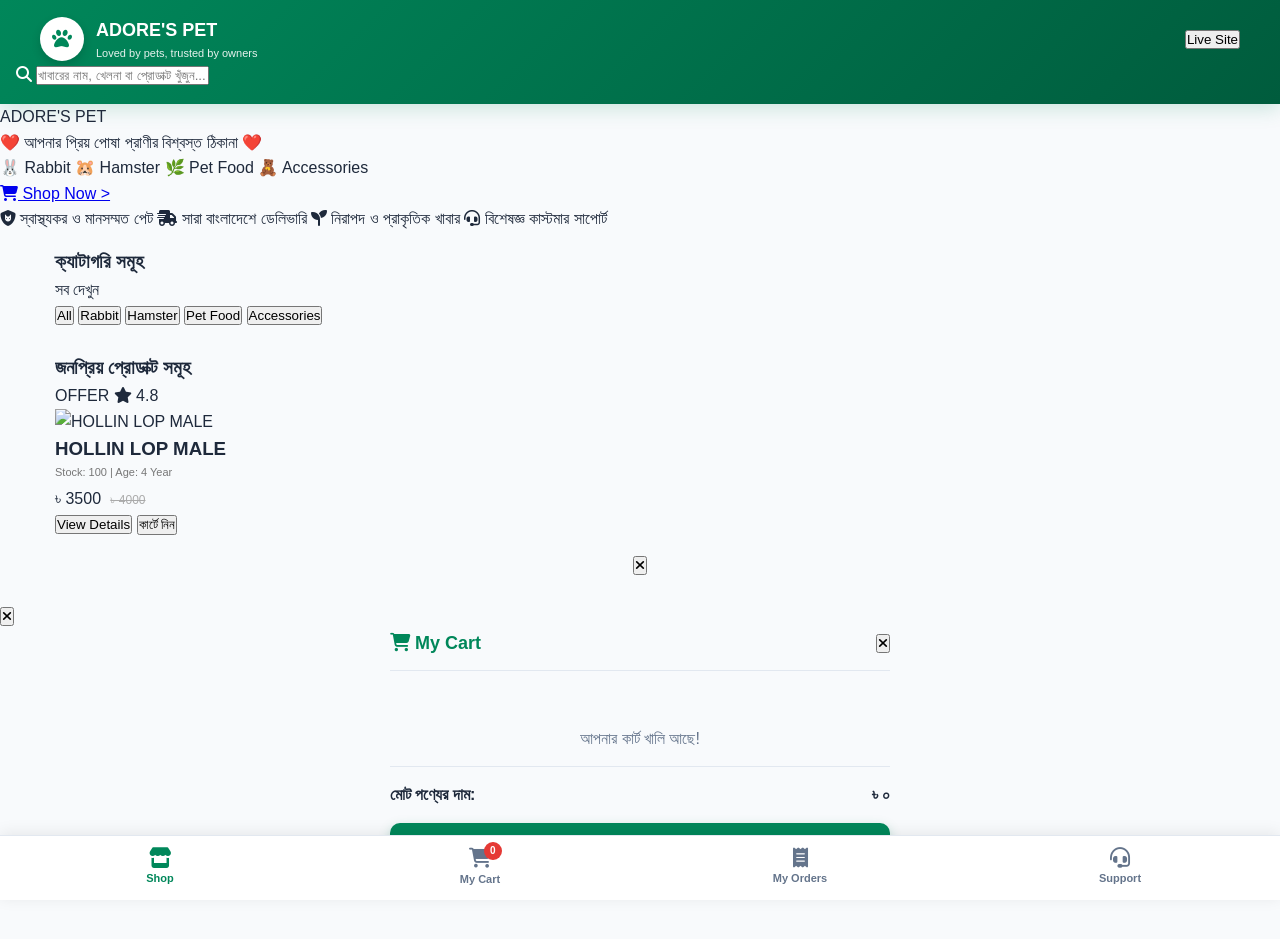
==== commit 5a9cdcf6: "Update index.html" ====
--- a/index.html
+++ b/index.html
@@ -3,262 +3,143 @@
 <head>
     <meta charset="UTF-8">
     <meta name="viewport" content="width=device-width, initial-scale=1.0">
-    <title>Admin Dashboard | Adore's Pet</title>
+    <title>ADORE'S PET | Premium Pet Shop</title>
     <link href="https://fonts.googleapis.com/css2?family=Hind+Siliguri:wght@400;500;600;700&display=swap" rel="stylesheet">
     <link rel="stylesheet" href="https://cdnjs.cloudflare.com/ajax/libs/font-awesome/6.4.0/css/all.min.css">
     <link rel="stylesheet" href="style.css">
 </head>
 <body>
 
-    <!-- Admin Header Bar -->
+    <!-- Header -->
     <header>
         <div class="nav-container">
             <div class="brand-info">
-                <div class="brand-logo"><i class="fa-solid fa-user-shield"></i></div>
+                <div class="brand-logo"><i class="fa-solid fa-paw"></i></div>
                 <div>
-                    <h2>Admin Dashboard</h2>
-                    <p>ADORE'S PET Control Panel</p>
+                    <h2>ADORE'S PET</h2>
+                    <p>Loved by pets, trusted by owners</p>
                 </div>
             </div>
-            <div class="admin-header-actions">
-                <a href="index.html" class="btn-header-action btn-header-shop">
-                    <i class="fa-solid fa-store"></i> শপে যান
-                </a>
-                <button onclick="adminLogout()" class="btn-header-action btn-header-logout">
-                    <i class="fa-solid fa-right-from-bracket"></i> লগআউট
-                </button>
+            <!-- Live Site বাটন (৩ বার ক্লিকে অ্যাডমিন পাসওয়ার্ড পপআপ আসবে) -->
+            <button class="live-badge" onclick="handleLiveSiteClick()">Live Site</button>
+        </div>
+        <div class="search-box-container">
+            <div class="search-bar">
+                <i class="fa-solid fa-magnifying-glass"></i>
+                <input type="text" id="searchInput" placeholder="খাবারের নাম, খেলনা বা প্রোডাক্ট খুঁজুন..." onkeyup="filterProducts()">
             </div>
         </div>
     </header>
 
-    <div class="container" style="max-width: 800px; margin-top: 20px;">
+    <!-- Announcement Text Bar -->
+    <div id="announcementNoticeBar" style="display:none; background: #fef3c7; color: #92400e; text-align: center; padding: 10px 15px; font-size: 13px; font-weight: 600; border-bottom: 1px solid #fde68a;"></div>
 
-        <!-- 1. Welcome Popup Banner (Daraz Style) -->
-        <div class="admin-card">
-            <h3><i class="fa-regular fa-image"></i> Welcome Popup Banner (Daraz Style)</h3>
-            <div class="form-group">
-                <label>পপআপ ছবির লিংক (Image URL)</label>
-                <input type="text" id="popupImgUrl" placeholder="https://...">
+    <!-- Banner Section -->
+    <section class="hero-banner">
+        <div class="banner-card">
+            <div class="banner-title">ADORE'S PET</div>
+            <div class="banner-subtitle">❤️ আপনার প্রিয় পোষা প্রাণীর বিশ্বস্ত ঠিকানা ❤️</div>
+            <div class="banner-tags">
+                <span>🐰 Rabbit</span>
+                <span>🐹 Hamster</span>
+                <span>🌿 Pet Food</span>
+                <span>🧸 Accessories</span>
             </div>
-            <div class="form-group">
-                <label>পপআপে ক্লিক করলে কোথায় যাবে (Link URL - অপশনাল)</label>
-                <input type="text" id="popupTargetUrl" placeholder="https://...">
+            <a href="#shop" class="shop-now-btn"><i class="fa-solid fa-cart-shopping"></i> Shop Now &gt;</a>
+            <div class="banner-features">
+                <span><i class="fa-solid fa-shield-cat"></i> স্বাস্থ্যকর ও মানসম্মত পেট</span>
+                <span><i class="fa-solid fa-truck-fast"></i> সারা বাংলাদেশে ডেলিভারি</span>
+                <span><i class="fa-solid fa-seedling"></i> নিরাপদ ও প্রাকৃতিক খাবার</span>
+                <span><i class="fa-solid fa-headset"></i> বিশেষজ্ঞ কাস্টমার সাপোর্ট</span>
             </div>
-            <button onclick="savePopupBanner()" class="btn-primary-custom">পপআপ ব্যানার সেভ করুন</button>
+        </div>
+    </section>
+
+    <!-- Vacation Mode Notice Bar -->
+    <div id="vacationNoticeBar" style="display:none; max-width:1200px; margin:10px auto; padding:15px; background:#fff3e0; border-left:5px solid #ff9800; border-radius:8px; color:#e65100; font-weight:600; text-align:center;">
+        ⚠️ শপ বর্তমানে সাময়িক বিরতি / ভ্যাকেশন মোডে আছে। নতুন অর্ডার গ্রহণ সাময়িকভাবে বন্ধ আছে!
+    </div>
+
+    <!-- Main Container -->
+    <div class="container" id="shop">
+        <div class="section-header">
+            <h3 class="section-title">ক্যাটাগরি সমূহ</h3>
+            <span class="see-all" onclick="filterCategory('all')">সব দেখুন</span>
         </div>
 
-        <!-- 2. Announcement & YouTube Notice -->
-        <div class="admin-card">
-            <h3><i class="fa-solid fa-bullhorn"></i> Announcement & YouTube Notice</h3>
-            <div class="form-group">
-                <label>১. সাধারণ নোটিশ / টেক্সট (ঐচ্ছিক)</label>
-                <textarea id="noticeText" rows="2" placeholder="যেমন: আজ সকল পণ্যে ১০% ডিসকাউন্ট চলছে!"></textarea>
-            </div>
-            <div class="form-group">
-                <label style="color: #dc2626;">২. ইউটিউব ভিডিওর লিংক (ঐচ্ছিক)</label>
-                <input type="text" id="noticeYtUrl" placeholder="https://youtu.be/...">
-            </div>
-            <button onclick="saveAnnouncementNotice()" class="btn-primary-custom">নোটিশ ও ভিডিও আপডেট করুন</button>
+        <div class="categories">
+            <button class="cat-btn active" onclick="filterCategory('all')">All</button>
+            <button class="cat-btn" onclick="filterCategory('Rabbit')">Rabbit</button>
+            <button class="cat-btn" onclick="filterCategory('Hamster')">Hamster</button>
+            <button class="cat-btn" onclick="filterCategory('Pet Food')">Pet Food</button>
+            <button class="cat-btn" onclick="filterCategory('Accessories')">Accessories</button>
         </div>
 
-        <!-- 3. Shop Mode / Vacation Setting -->
-        <div class="admin-card">
-            <h3><i class="fa-solid fa-plane-arrival"></i> Shop Mode / Vacation Setting</h3>
-            <div style="background: #f8fafc; padding: 15px; border-radius: 12px; display: flex; justify-content: space-between; align-items: center; border: 1px solid var(--border);">
-                <div>
-                    <strong style="font-size: 14px; color: var(--dark);">সাময়িক বিরতি / ভ্যাকেশন মোড</strong>
-                    <p style="font-size: 12px; color: var(--gray);">চালু করলে হোমপেজে অর্ডারের বদলে বিরতির নোটিশ দেখাবে।</p>
-                </div>
-                <label style="display: flex; align-items: center; gap: 8px; cursor: pointer; font-weight: 700; color: var(--primary);">
-                    <input type="checkbox" id="vacationModeToggle" onchange="toggleVacationMode()" style="width: 20px; height: 20px;"> অন / অফ
-                </label>
-            </div>
+        <div class="section-header" style="margin-top: 25px;">
+            <h3 class="section-title">জনপ্রিয় প্রোডাক্ট সমূহ</h3>
         </div>
 
-        <!-- 4. Change Admin Password -->
-        <div class="admin-card">
-            <h3><i class="fa-solid fa-key"></i> Change Admin Password</h3>
-            <div class="form-row">
-                <div class="form-group">
-                    <label>নতুন পাসওয়ার্ড</label>
-                    <input type="password" id="newPass" placeholder="নতুন পাসওয়ার্ড দিন">
-                </div>
-                <div class="form-group">
-                    <label>কনফার্ম পাসওয়ার্ড</label>
-                    <input type="password" id="confirmPass" placeholder="পাসওয়ার্ডটি আবার দিন">
-                </div>
+        <!-- Product Grid -->
+        <div class="product-grid" id="productGrid"></div>
+    </div>
+
+    <!-- Welcome Popup Modal -->
+    <div class="modal-overlay" id="welcomePopupOverlay" onclick="closeWelcomePopup()"></div>
+    <div class="product-modal" id="welcomePopupModal" style="max-width: 400px; margin: 0 auto; text-align: center; border-radius: 20px;">
+        <button class="modal-close-btn" onclick="closeWelcomePopup()"><i class="fa-solid fa-xmark"></i></button>
+        <a id="welcomePopupLink" href="#" target="_blank">
+            <img id="welcomePopupImg" style="width: 100%; border-radius: 12px; margin-top: 10px;">
+        </a>
+    </div>
+
+    <!-- Product Details Modal Popup -->
+    <div class="modal-overlay" id="productModalOverlay" onclick="closeProductModal()"></div>
+    <div class="product-modal" id="productModal">
+        <button class="modal-close-btn" onclick="closeProductModal()"><i class="fa-solid fa-xmark"></i></button>
+        <div id="modalBodyContent"></div>
+    </div>
+
+    <!-- Cart Drawer Popup -->
+    <div class="modal-overlay" id="cartOverlay" onclick="toggleCart()"></div>
+    <div class="product-modal" id="cartDrawer" style="max-width: 500px; margin: 0 auto; border-top-left-radius: 24px; border-top-right-radius: 24px;">
+        <div style="display: flex; justify-content: space-between; align-items: center; border-bottom: 1px solid var(--border); padding-bottom: 12px; margin-bottom: 15px;">
+            <h3 style="font-size: 18px; color: var(--primary);"><i class="fa-solid fa-cart-shopping"></i> My Cart</h3>
+            <button class="modal-close-btn" onclick="toggleCart()" style="position: static;"><i class="fa-solid fa-xmark"></i></button>
+        </div>
+        <div id="cartItemsContainer" style="max-height: 50vh; overflow-y: auto;"></div>
+        <div style="border-top: 1px solid var(--border); padding-top: 15px; margin-top: 15px;">
+            <div style="display: flex; justify-content: space-between; font-weight: 700; font-size: 16px; margin-bottom: 15px;">
+                <span>মোট পণ্যের দাম:</span>
+                <span id="cartTotalPrice">৳ ০</span>
             </div>
-            <button onclick="changeAdminPassword()" class="btn-primary-custom" style="background: #334155;">পাসওয়ার্ড পরিবর্তন করুন</button>
-        </div>
-
-        <!-- 5. Order Management Section -->
-        <div class="admin-card">
-            <h3><i class="fa-solid fa-receipt"></i> অর্ডার ম্যানেজমেন্ট</h3>
-            <div class="order-tabs-grid">
-                <button onclick="filterOrderTab('Pending')" class="order-tab-btn pending-tab active" id="tabPending">
-                    <i class="fa-solid fa-hourglass-half"></i>
-                    <span>পেন্ডিং</span>
-                </button>
-                <button onclick="filterOrderTab('Completed')" class="order-tab-btn completed-tab" id="tabCompleted">
-                    <i class="fa-solid fa-circle-check"></i>
-                    <span>কমপ্লিট</span>
-                </button>
-                <button onclick="filterOrderTab('Canceled')" class="order-tab-btn canceled-tab" id="tabCanceled">
-                    <i class="fa-solid fa-circle-xmark"></i>
-                    <span>ক্যানসেল</span>
-                </button>
-            </div>
-            <div id="adminOrdersList"></div>
-        </div>
-
-        <!-- 6. Add New Product Section -->
-        <div class="admin-card">
-            <h3><i class="fa-solid fa-circle-plus"></i> Add New Product</h3>
-            <form onsubmit="handleAddNewProduct(event)">
-                <div class="form-group">
-                    <label>Product Name *</label>
-                    <input type="text" id="pName" placeholder="e.g. Dwarf Rabbit" required>
-                </div>
-                <div class="form-row">
-                    <div class="form-group">
-                        <label>Regular Price (৳)</label>
-                        <input type="number" id="pRegularPrice" placeholder="1000">
-                    </div>
-                    <div class="form-group">
-                        <label style="color: #dc2626;">Discount Price (৳) *</label>
-                        <input type="number" id="pDiscountPrice" placeholder="850" required>
-                    </div>
-                </div>
-                <div class="form-row">
-                    <div class="form-group">
-                        <label>Stock Quantity</label>
-                        <input type="number" id="pStock" placeholder="10">
-                    </div>
-                    <div class="form-group">
-                        <label>Age / বয়স</label>
-                        <div style="display: flex; gap: 5px;">
-                            <input type="text" id="pAgeVal" placeholder="যেমন: 2">
-                            <select id="pAgeUnit" style="width: 100px;">
-                                <option value="Month">Month</option>
-                                <option value="Year">Year</option>
-                            </select>
-                        </div>
-                    </div>
-                </div>
-                <div class="form-row">
-                    <div class="form-group">
-                        <label>Color</label>
-                        <input type="text" id="pColor" placeholder="e.g. White">
-                    </div>
-                    <div class="form-group">
-                        <label>Category *</label>
-                        <select id="pCategory" required>
-                            <option value="Rabbit">Rabbit</option>
-                            <option value="Hamster">Hamster</option>
-                            <option value="Pet Food">Pet Food</option>
-                            <option value="Accessories">Accessories</option>
-                        </select>
-                    </div>
-                </div>
-                <div class="form-group">
-                    <label>Rating</label>
-                    <input type="text" id="pRating" value="4.8">
-                </div>
-                <div class="form-group">
-                    <label>Full Product Details</label>
-                    <textarea id="pDetails" rows="3" placeholder="Description..."></textarea>
-                </div>
-
-                <div style="border: 1px dashed var(--primary); background: #f0fdf4; padding: 15px; border-radius: 12px; margin-bottom: 15px;">
-                    <label style="color: var(--primary); font-weight: 700; margin-bottom: 8px; display: block;">
-                        🔗 ছবির লিংক দিন (Image URL)
-                    </label>
-                    <input type="text" id="pImg1" placeholder="Image 1 Link (https://...)" required style="margin-bottom: 8px;">
-                    <input type="text" id="pImg2" placeholder="Image 2 Link (Optional)" style="margin-bottom: 8px;">
-                    <input type="text" id="pImg3" placeholder="Image 3 Link (Optional)" style="margin-bottom: 8px;">
-                    
-                    <label style="color: #dc2626; font-weight: 700; margin-top: 8px; margin-bottom: 5px; display: block;">
-                        🎥 ভিডিওর লিংক দিন (YouTube / FB Video URL)
-                    </label>
-                    <input type="text" id="pVideoUrl" placeholder="https://youtube.com/...">
-                </div>
-
-                <button type="submit" class="btn-primary-custom">Add Product</button>
-            </form>
-        </div>
-
-        <!-- 7. Manage Products List -->
-        <div class="admin-card">
-            <h3><i class="fa-solid fa-boxes-stacked"></i> Manage Products</h3>
-            <div id="adminManageProductList"></div>
+            <button class="btn-primary-custom" onclick="goToCheckout()">
+                <i class="fa-solid fa-arrow-right"></i> Checkout (ডেলিভারি তথ্য দিন)
+            </button>
         </div>
     </div>
 
-    <!-- Edit Product Modal Popup -->
-    <div class="modal-overlay" id="editProductModalOverlay" onclick="closeEditProductModal()"></div>
-    <div class="product-modal" id="editProductModal" style="max-width: 500px; margin: 0 auto; border-radius: 20px;">
-        <div style="text-align: center; margin-bottom: 15px;">
-            <h3 style="color: var(--primary); font-size: 18px;"><i class="fa-regular fa-pen-to-square"></i> Edit Product</h3>
-            <img id="editPreviewImg" style="width: 80px; height: 80px; object-fit: cover; border-radius: 12px; margin-top: 8px; border: 1px solid var(--border);">
-        </div>
-        <form onsubmit="handleSaveEditProduct(event)">
-            <input type="hidden" id="editId">
-            <div class="form-group">
-                <label>Product ID (কপি করুন):</label>
-                <input type="text" id="editDisplayId" readonly style="background: #e2e8f0;">
+    <!-- Bottom Navigation Bar -->
+    <nav class="bottom-nav">
+        <a href="index.html" class="nav-item active">
+            <i class="fa-solid fa-store"></i>
+            <span>Shop</span>
+        </a>
+        <a href="javascript:void(0)" class="nav-item" onclick="toggleCart()">
+            <div class="cart-icon-wrapper">
+                <i class="fa-solid fa-cart-shopping"></i>
+                <span class="badge" id="bottomCartCount">0</span>
             </div>
-            <div class="form-group">
-                <label>Product Name</label>
-                <input type="text" id="editName" required>
-            </div>
-            <div class="form-row">
-                <div class="form-group">
-                    <label>Price (৳)</label>
-                    <input type="number" id="editRegularPrice">
-                </div>
-                <div class="form-group">
-                    <label style="color: #dc2626;">Discount (৳)</label>
-                    <input type="number" id="editDiscountPrice" required>
-                </div>
-            </div>
-            <div class="form-row">
-                <div class="form-group">
-                    <label>Stock</label>
-                    <input type="number" id="editStock">
-                </div>
-                <div class="form-group">
-                    <label>Age (সংখ্যা ও ইউনিট)</label>
-                    <div style="display: flex; gap: 5px;">
-                        <input type="text" id="editAgeVal">
-                        <select id="editAgeUnit">
-                            <option value="Month">Month</option>
-                            <option value="Year">Year</option>
-                        </select>
-                    </div>
-                </div>
-            </div>
-            <div class="form-group">
-                <label>Image URL</label>
-                <input type="text" id="editImg1" required>
-            </div>
-            <div class="form-group">
-                <label style="color: #dc2626;">Video URL</label>
-                <input type="text" id="editVideoUrl">
-            </div>
-
-            <div style="display: flex; gap: 10px; margin-top: 15px;">
-                <button type="submit" class="btn-primary-custom" style="flex: 1;">Save Changes</button>
-                <button type="button" onclick="closeEditProductModal()" class="custom-modal-btn secondary" style="flex: 1;">Cancel</button>
-            </div>
-        </form>
-    </div>
-
-    <!-- Order Details Modal -->
-    <div class="modal-overlay" id="adminOrderModalOverlay" onclick="closeAdminOrderModal()"></div>
-    <div class="product-modal" id="adminOrderModal">
-        <button class="modal-close-btn" onclick="closeAdminOrderModal()"><i class="fa-solid fa-xmark"></i></button>
-        <div id="adminOrderModalContent" style="padding: 10px;"></div>
-    </div>
+            <span>My Cart</span>
+        </a>
+        <a href="javascript:void(0)" class="nav-item" onclick="showCustomAlert('মাই অর্ডার', 'আপনার কোনো সক্রিয় অর্ডার নেই!')">
+            <i class="fa-solid fa-receipt"></i>
+            <span>My Orders</span>
+        </a>
+        <a href="https://wa.me/8801681578599" target="_blank" class="nav-item">
+            <i class="fa-solid fa-headset"></i>
+            <span>Support</span>
+        </a>
+    </nav>
 
     <script src="main.js"></script>
 </body>
